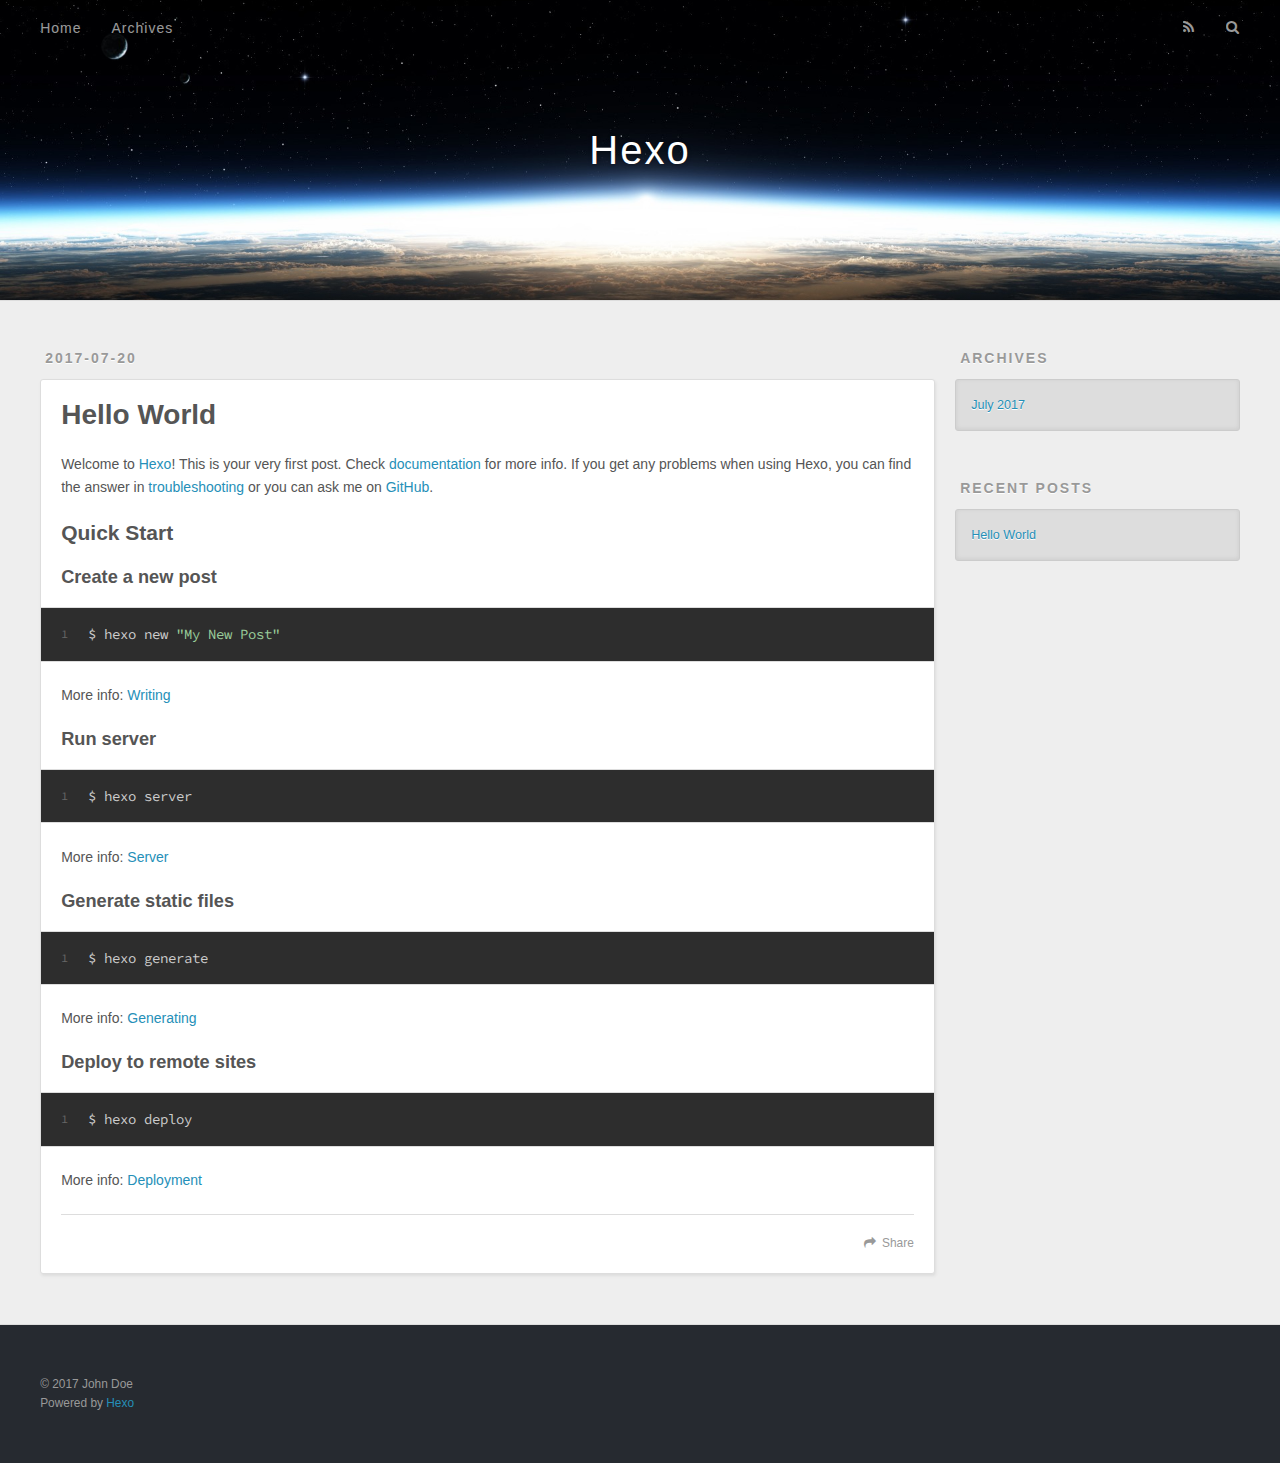
==== index.html @ 8fe862c5 "Site updated: 2017-07-20 19:18:33" ====
<!DOCTYPE html>
<html>
<head>
  <meta charset="utf-8">
  
  <title>Hexo</title>
  <meta name="viewport" content="width=device-width, initial-scale=1, maximum-scale=1">
  <meta property="og:type" content="website">
<meta property="og:title" content="Hexo">
<meta property="og:url" content="http://yoursite.com/index.html">
<meta property="og:site_name" content="Hexo">
<meta name="twitter:card" content="summary">
<meta name="twitter:title" content="Hexo">
  
    <link rel="alternate" href="/atom.xml" title="Hexo" type="application/atom+xml">
  
  
    <link rel="icon" href="/favicon.png">
  
  
    <link href="//fonts.googleapis.com/css?family=Source+Code+Pro" rel="stylesheet" type="text/css">
  
  <link rel="stylesheet" href="/css/style.css">
  

</head>

<body>
  <div id="container">
    <div id="wrap">
      <header id="header">
  <div id="banner"></div>
  <div id="header-outer" class="outer">
    <div id="header-title" class="inner">
      <h1 id="logo-wrap">
        <a href="/" id="logo">Hexo</a>
      </h1>
      
    </div>
    <div id="header-inner" class="inner">
      <nav id="main-nav">
        <a id="main-nav-toggle" class="nav-icon"></a>
        
          <a class="main-nav-link" href="/">Home</a>
        
          <a class="main-nav-link" href="/archives">Archives</a>
        
      </nav>
      <nav id="sub-nav">
        
          <a id="nav-rss-link" class="nav-icon" href="/atom.xml" title="RSS Feed"></a>
        
        <a id="nav-search-btn" class="nav-icon" title="Search"></a>
      </nav>
      <div id="search-form-wrap">
        <form action="//google.com/search" method="get" accept-charset="UTF-8" class="search-form"><input type="search" name="q" class="search-form-input" placeholder="Search"><button type="submit" class="search-form-submit">&#xF002;</button><input type="hidden" name="sitesearch" value="http://yoursite.com"></form>
      </div>
    </div>
  </div>
</header>
      <div class="outer">
        <section id="main">
  
    <article id="post-hello-world" class="article article-type-post" itemscope itemprop="blogPost">
  <div class="article-meta">
    <a href="/2017/07/20/hello-world/" class="article-date">
  <time datetime="2017-07-20T10:09:53.000Z" itemprop="datePublished">2017-07-20</time>
</a>
    
  </div>
  <div class="article-inner">
    
    
      <header class="article-header">
        
  
    <h1 itemprop="name">
      <a class="article-title" href="/2017/07/20/hello-world/">Hello World</a>
    </h1>
  

      </header>
    
    <div class="article-entry" itemprop="articleBody">
      
        <p>Welcome to <a href="https://hexo.io/" target="_blank" rel="external">Hexo</a>! This is your very first post. Check <a href="https://hexo.io/docs/" target="_blank" rel="external">documentation</a> for more info. If you get any problems when using Hexo, you can find the answer in <a href="https://hexo.io/docs/troubleshooting.html" target="_blank" rel="external">troubleshooting</a> or you can ask me on <a href="https://github.com/hexojs/hexo/issues" target="_blank" rel="external">GitHub</a>.</p>
<h2 id="Quick-Start"><a href="#Quick-Start" class="headerlink" title="Quick Start"></a>Quick Start</h2><h3 id="Create-a-new-post"><a href="#Create-a-new-post" class="headerlink" title="Create a new post"></a>Create a new post</h3><figure class="highlight bash"><table><tr><td class="gutter"><pre><div class="line">1</div></pre></td><td class="code"><pre><div class="line">$ hexo new <span class="string">"My New Post"</span></div></pre></td></tr></table></figure>
<p>More info: <a href="https://hexo.io/docs/writing.html" target="_blank" rel="external">Writing</a></p>
<h3 id="Run-server"><a href="#Run-server" class="headerlink" title="Run server"></a>Run server</h3><figure class="highlight bash"><table><tr><td class="gutter"><pre><div class="line">1</div></pre></td><td class="code"><pre><div class="line">$ hexo server</div></pre></td></tr></table></figure>
<p>More info: <a href="https://hexo.io/docs/server.html" target="_blank" rel="external">Server</a></p>
<h3 id="Generate-static-files"><a href="#Generate-static-files" class="headerlink" title="Generate static files"></a>Generate static files</h3><figure class="highlight bash"><table><tr><td class="gutter"><pre><div class="line">1</div></pre></td><td class="code"><pre><div class="line">$ hexo generate</div></pre></td></tr></table></figure>
<p>More info: <a href="https://hexo.io/docs/generating.html" target="_blank" rel="external">Generating</a></p>
<h3 id="Deploy-to-remote-sites"><a href="#Deploy-to-remote-sites" class="headerlink" title="Deploy to remote sites"></a>Deploy to remote sites</h3><figure class="highlight bash"><table><tr><td class="gutter"><pre><div class="line">1</div></pre></td><td class="code"><pre><div class="line">$ hexo deploy</div></pre></td></tr></table></figure>
<p>More info: <a href="https://hexo.io/docs/deployment.html" target="_blank" rel="external">Deployment</a></p>

      
    </div>
    <footer class="article-footer">
      <a data-url="http://yoursite.com/2017/07/20/hello-world/" data-id="cj5cbszik0000or4teo6omkos" class="article-share-link">Share</a>
      
      
    </footer>
  </div>
  
</article>


  

</section>
        
          <aside id="sidebar">
  
    

  
    

  
    
  
    
  <div class="widget-wrap">
    <h3 class="widget-title">Archives</h3>
    <div class="widget">
      <ul class="archive-list"><li class="archive-list-item"><a class="archive-list-link" href="/archives/2017/07/">July 2017</a></li></ul>
    </div>
  </div>


  
    
  <div class="widget-wrap">
    <h3 class="widget-title">Recent Posts</h3>
    <div class="widget">
      <ul>
        
          <li>
            <a href="/2017/07/20/hello-world/">Hello World</a>
          </li>
        
      </ul>
    </div>
  </div>

  
</aside>
        
      </div>
      <footer id="footer">
  
  <div class="outer">
    <div id="footer-info" class="inner">
      &copy; 2017 John Doe<br>
      Powered by <a href="http://hexo.io/" target="_blank">Hexo</a>
    </div>
  </div>
</footer>
    </div>
    <nav id="mobile-nav">
  
    <a href="/" class="mobile-nav-link">Home</a>
  
    <a href="/archives" class="mobile-nav-link">Archives</a>
  
</nav>
    

<script src="//ajax.googleapis.com/ajax/libs/jquery/2.0.3/jquery.min.js"></script>


  <link rel="stylesheet" href="/fancybox/jquery.fancybox.css">
  <script src="/fancybox/jquery.fancybox.pack.js"></script>


<script src="/js/script.js"></script>

  </div>
</body>
</html>
---- css/style.css ----
body {
  width: 100%;
}
body:before,
body:after {
  content: "";
  display: table;
}
body:after {
  clear: both;
}
html,
body,
div,
span,
applet,
object,
iframe,
h1,
h2,
h3,
h4,
h5,
h6,
p,
blockquote,
pre,
a,
abbr,
acronym,
address,
big,
cite,
code,
del,
dfn,
em,
img,
ins,
kbd,
q,
s,
samp,
small,
strike,
strong,
sub,
sup,
tt,
var,
dl,
dt,
dd,
ol,
ul,
li,
fieldset,
form,
label,
legend,
table,
caption,
tbody,
tfoot,
thead,
tr,
th,
td {
  margin: 0;
  padding: 0;
  border: 0;
  outline: 0;
  font-weight: inherit;
  font-style: inherit;
  font-family: inherit;
  font-size: 100%;
  vertical-align: baseline;
}
body {
  line-height: 1;
  color: #000;
  background: #fff;
}
ol,
ul {
  list-style: none;
}
table {
  border-collapse: separate;
  border-spacing: 0;
  vertical-align: middle;
}
caption,
th,
td {
  text-align: left;
  font-weight: normal;
  vertical-align: middle;
}
a img {
  border: none;
}
input,
button {
  margin: 0;
  padding: 0;
}
input::-moz-focus-inner,
button::-moz-focus-inner {
  border: 0;
  padding: 0;
}
@font-face {
  font-family: FontAwesome;
  font-style: normal;
  font-weight: normal;
  src: url("fonts/fontawesome-webfont.eot?v=#4.0.3");
  src: url("fonts/fontawesome-webfont.eot?#iefix&v=#4.0.3") format("embedded-opentype"), url("fonts/fontawesome-webfont.woff?v=#4.0.3") format("woff"), url("fonts/fontawesome-webfont.ttf?v=#4.0.3") format("truetype"), url("fonts/fontawesome-webfont.svg#fontawesomeregular?v=#4.0.3") format("svg");
}
html,
body,
#container {
  height: 100%;
}
body {
  background: #eee;
  font: 14px "Helvetica Neue", Helvetica, Arial, sans-serif;
  -webkit-text-size-adjust: 100%;
}
.outer {
  max-width: 1220px;
  margin: 0 auto;
  padding: 0 20px;
}
.outer:before,
.outer:after {
  content: "";
  display: table;
}
.outer:after {
  clear: both;
}
.inner {
  display: inline;
  float: left;
  width: 98.33333333333333%;
  margin: 0 0.833333333333333%;
}
.left,
.alignleft {
  float: left;
}
.right,
.alignright {
  float: right;
}
.clear {
  clear: both;
}
#container {
  position: relative;
}
.mobile-nav-on {
  overflow: hidden;
}
#wrap {
  height: 100%;
  width: 100%;
  position: absolute;
  top: 0;
  left: 0;
  -webkit-transition: 0.2s ease-out;
  -moz-transition: 0.2s ease-out;
  -ms-transition: 0.2s ease-out;
  transition: 0.2s ease-out;
  z-index: 1;
  background: #eee;
}
.mobile-nav-on #wrap {
  left: 280px;
}
@media screen and (min-width: 768px) {
  #main {
    display: inline;
    float: left;
    width: 73.33333333333333%;
    margin: 0 0.833333333333333%;
  }
}
.article-date,
.article-category-link,
.archive-year,
.widget-title {
  text-decoration: none;
  text-transform: uppercase;
  letter-spacing: 2px;
  color: #999;
  margin-bottom: 1em;
  margin-left: 5px;
  line-height: 1em;
  text-shadow: 0 1px #fff;
  font-weight: bold;
}
.article-inner,
.archive-article-inner {
  background: #fff;
  -webkit-box-shadow: 1px 2px 3px #ddd;
  box-shadow: 1px 2px 3px #ddd;
  border: 1px solid #ddd;
  border-radius: 3px;
}
.article-entry h1,
.widget h1 {
  font-size: 2em;
}
.article-entry h2,
.widget h2 {
  font-size: 1.5em;
}
.article-entry h3,
.widget h3 {
  font-size: 1.3em;
}
.article-entry h4,
.widget h4 {
  font-size: 1.2em;
}
.article-entry h5,
.widget h5 {
  font-size: 1em;
}
.article-entry h6,
.widget h6 {
  font-size: 1em;
  color: #999;
}
.article-entry hr,
.widget hr {
  border: 1px dashed #ddd;
}
.article-entry strong,
.widget strong {
  font-weight: bold;
}
.article-entry em,
.widget em,
.article-entry cite,
.widget cite {
  font-style: italic;
}
.article-entry sup,
.widget sup,
.article-entry sub,
.widget sub {
  font-size: 0.75em;
  line-height: 0;
  position: relative;
  vertical-align: baseline;
}
.article-entry sup,
.widget sup {
  top: -0.5em;
}
.article-entry sub,
.widget sub {
  bottom: -0.2em;
}
.article-entry small,
.widget small {
  font-size: 0.85em;
}
.article-entry acronym,
.widget acronym,
.article-entry abbr,
.widget abbr {
  border-bottom: 1px dotted;
}
.article-entry ul,
.widget ul,
.article-entry ol,
.widget ol,
.article-entry dl,
.widget dl {
  margin: 0 20px;
  line-height: 1.6em;
}
.article-entry ul ul,
.widget ul ul,
.article-entry ol ul,
.widget ol ul,
.article-entry ul ol,
.widget ul ol,
.article-entry ol ol,
.widget ol ol {
  margin-top: 0;
  margin-bottom: 0;
}
.article-entry ul,
.widget ul {
  list-style: disc;
}
.article-entry ol,
.widget ol {
  list-style: decimal;
}
.article-entry dt,
.widget dt {
  font-weight: bold;
}
#header {
  height: 300px;
  position: relative;
  border-bottom: 1px solid #ddd;
}
#header:before,
#header:after {
  content: "";
  position: absolute;
  left: 0;
  right: 0;
  height: 40px;
}
#header:before {
  top: 0;
  background: -webkit-linear-gradient(rgba(0,0,0,0.2), transparent);
  background: -moz-linear-gradient(rgba(0,0,0,0.2), transparent);
  background: -ms-linear-gradient(rgba(0,0,0,0.2), transparent);
  background: linear-gradient(rgba(0,0,0,0.2), transparent);
}
#header:after {
  bottom: 0;
  background: -webkit-linear-gradient(transparent, rgba(0,0,0,0.2));
  background: -moz-linear-gradient(transparent, rgba(0,0,0,0.2));
  background: -ms-linear-gradient(transparent, rgba(0,0,0,0.2));
  background: linear-gradient(transparent, rgba(0,0,0,0.2));
}
#header-outer {
  height: 100%;
  position: relative;
}
#header-inner {
  position: relative;
  overflow: hidden;
}
#banner {
  position: absolute;
  top: 0;
  left: 0;
  width: 100%;
  height: 100%;
  background: url("images/banner.jpg") center #000;
  -webkit-background-size: cover;
  -moz-background-size: cover;
  background-size: cover;
  z-index: -1;
}
#header-title {
  text-align: center;
  height: 40px;
  position: absolute;
  top: 50%;
  left: 0;
  margin-top: -20px;
}
#logo,
#subtitle {
  text-decoration: none;
  color: #fff;
  font-weight: 300;
  text-shadow: 0 1px 4px rgba(0,0,0,0.3);
}
#logo {
  font-size: 40px;
  line-height: 40px;
  letter-spacing: 2px;
}
#subtitle {
  font-size: 16px;
  line-height: 16px;
  letter-spacing: 1px;
}
#subtitle-wrap {
  margin-top: 16px;
}
#main-nav {
  float: left;
  margin-left: -15px;
}
.nav-icon,
.main-nav-link {
  float: left;
  color: #fff;
  opacity: 0.6;
  text-decoration: none;
  text-shadow: 0 1px rgba(0,0,0,0.2);
  -webkit-transition: opacity 0.2s;
  -moz-transition: opacity 0.2s;
  -ms-transition: opacity 0.2s;
  transition: opacity 0.2s;
  display: block;
  padding: 20px 15px;
}
.nav-icon:hover,
.main-nav-link:hover {
  opacity: 1;
}
.nav-icon {
  font-family: FontAwesome;
  text-align: center;
  font-size: 14px;
  width: 14px;
  height: 14px;
  padding: 20px 15px;
  position: relative;
  cursor: pointer;
}
.main-nav-link {
  font-weight: 300;
  letter-spacing: 1px;
}
@media screen and (max-width: 479px) {
  .main-nav-link {
    display: none;
  }
}
#main-nav-toggle {
  display: none;
}
#main-nav-toggle:before {
  content: "\f0c9";
}
@media screen and (max-width: 479px) {
  #main-nav-toggle {
    display: block;
  }
}
#sub-nav {
  float: right;
  margin-right: -15px;
}
#nav-rss-link:before {
  content: "\f09e";
}
#nav-search-btn:before {
  content: "\f002";
}
#search-form-wrap {
  position: absolute;
  top: 15px;
  width: 150px;
  height: 30px;
  right: -150px;
  opacity: 0;
  -webkit-transition: 0.2s ease-out;
  -moz-transition: 0.2s ease-out;
  -ms-transition: 0.2s ease-out;
  transition: 0.2s ease-out;
}
#search-form-wrap.on {
  opacity: 1;
  right: 0;
}
@media screen and (max-width: 479px) {
  #search-form-wrap {
    width: 100%;
    right: -100%;
  }
}
.search-form {
  position: absolute;
  top: 0;
  left: 0;
  right: 0;
  background: #fff;
  padding: 5px 15px;
  border-radius: 15px;
  -webkit-box-shadow: 0 0 10px rgba(0,0,0,0.3);
  box-shadow: 0 0 10px rgba(0,0,0,0.3);
}
.search-form-input {
  border: none;
  background: none;
  color: #555;
  width: 100%;
  font: 13px "Helvetica Neue", Helvetica, Arial, sans-serif;
  outline: none;
}
.search-form-input::-webkit-search-results-decoration,
.search-form-input::-webkit-search-cancel-button {
  -webkit-appearance: none;
}
.search-form-submit {
  position: absolute;
  top: 50%;
  right: 10px;
  margin-top: -7px;
  font: 13px FontAwesome;
  border: none;
  background: none;
  color: #bbb;
  cursor: pointer;
}
.search-form-submit:hover,
.search-form-submit:focus {
  color: #777;
}
.article {
  margin: 50px 0;
}
.article-inner {
  overflow: hidden;
}
.article-meta:before,
.article-meta:after {
  content: "";
  display: table;
}
.article-meta:after {
  clear: both;
}
.article-date {
  float: left;
}
.article-category {
  float: left;
  line-height: 1em;
  color: #ccc;
  text-shadow: 0 1px #fff;
  margin-left: 8px;
}
.article-category:before {
  content: "\2022";
}
.article-category-link {
  margin: 0 12px 1em;
}
.article-header {
  padding: 20px 20px 0;
}
.article-title {
  text-decoration: none;
  font-size: 2em;
  font-weight: bold;
  color: #555;
  line-height: 1.1em;
  -webkit-transition: color 0.2s;
  -moz-transition: color 0.2s;
  -ms-transition: color 0.2s;
  transition: color 0.2s;
}
a.article-title:hover {
  color: #258fb8;
}
.article-entry {
  color: #555;
  padding: 0 20px;
}
.article-entry:before,
.article-entry:after {
  content: "";
  display: table;
}
.article-entry:after {
  clear: both;
}
.article-entry p,
.article-entry table {
  line-height: 1.6em;
  margin: 1.6em 0;
}
.article-entry h1,
.article-entry h2,
.article-entry h3,
.article-entry h4,
.article-entry h5,
.article-entry h6 {
  font-weight: bold;
}
.article-entry h1,
.article-entry h2,
.article-entry h3,
.article-entry h4,
.article-entry h5,
.article-entry h6 {
  line-height: 1.1em;
  margin: 1.1em 0;
}
.article-entry a {
  color: #258fb8;
  text-decoration: none;
}
.article-entry a:hover {
  text-decoration: underline;
}
.article-entry ul,
.article-entry ol,
.article-entry dl {
  margin-top: 1.6em;
  margin-bottom: 1.6em;
}
.article-entry img,
.article-entry video {
  max-width: 100%;
  height: auto;
  display: block;
  margin: auto;
}
.article-entry iframe {
  border: none;
}
.article-entry table {
  width: 100%;
  border-collapse: collapse;
  border-spacing: 0;
}
.article-entry th {
  font-weight: bold;
  border-bottom: 3px solid #ddd;
  padding-bottom: 0.5em;
}
.article-entry td {
  border-bottom: 1px solid #ddd;
  padding: 10px 0;
}
.article-entry blockquote {
  font-family: Georgia, "Times New Roman", serif;
  font-size: 1.4em;
  margin: 1.6em 20px;
  text-align: center;
}
.article-entry blockquote footer {
  font-size: 14px;
  margin: 1.6em 0;
  font-family: "Helvetica Neue", Helvetica, Arial, sans-serif;
}
.article-entry blockquote footer cite:before {
  content: "—";
  padding: 0 0.5em;
}
.article-entry .pullquote {
  text-align: left;
  width: 45%;
  margin: 0;
}
.article-entry .pullquote.left {
  margin-left: 0.5em;
  margin-right: 1em;
}
.article-entry .pullquote.right {
  margin-right: 0.5em;
  margin-left: 1em;
}
.article-entry .caption {
  color: #999;
  display: block;
  font-size: 0.9em;
  margin-top: 0.5em;
  position: relative;
  text-align: center;
}
.article-entry .video-container {
  position: relative;
  padding-top: 56.25%;
  height: 0;
  overflow: hidden;
}
.article-entry .video-container iframe,
.article-entry .video-container object,
.article-entry .video-container embed {
  position: absolute;
  top: 0;
  left: 0;
  width: 100%;
  height: 100%;
  margin-top: 0;
}
.article-more-link a {
  display: inline-block;
  line-height: 1em;
  padding: 6px 15px;
  border-radius: 15px;
  background: #eee;
  color: #999;
  text-shadow: 0 1px #fff;
  text-decoration: none;
}
.article-more-link a:hover {
  background: #258fb8;
  color: #fff;
  text-decoration: none;
  text-shadow: 0 1px #1e7293;
}
.article-footer {
  font-size: 0.85em;
  line-height: 1.6em;
  border-top: 1px solid #ddd;
  padding-top: 1.6em;
  margin: 0 20px 20px;
}
.article-footer:before,
.article-footer:after {
  content: "";
  display: table;
}
.article-footer:after {
  clear: both;
}
.article-footer a {
  color: #999;
  text-decoration: none;
}
.article-footer a:hover {
  color: #555;
}
.article-tag-list-item {
  float: left;
  margin-right: 10px;
}
.article-tag-list-link:before {
  content: "#";
}
.article-comment-link {
  float: right;
}
.article-comment-link:before {
  content: "\f075";
  font-family: FontAwesome;
  padding-right: 8px;
}
.article-share-link {
  cursor: pointer;
  float: right;
  margin-left: 20px;
}
.article-share-link:before {
  content: "\f064";
  font-family: FontAwesome;
  padding-right: 6px;
}
#article-nav {
  position: relative;
}
#article-nav:before,
#article-nav:after {
  content: "";
  display: table;
}
#article-nav:after {
  clear: both;
}
@media screen and (min-width: 768px) {
  #article-nav {
    margin: 50px 0;
  }
  #article-nav:before {
    width: 8px;
    height: 8px;
    position: absolute;
    top: 50%;
    left: 50%;
    margin-top: -4px;
    margin-left: -4px;
    content: "";
    border-radius: 50%;
    background: #ddd;
    -webkit-box-shadow: 0 1px 2px #fff;
    box-shadow: 0 1px 2px #fff;
  }
}
.article-nav-link-wrap {
  text-decoration: none;
  text-shadow: 0 1px #fff;
  color: #999;
  -webkit-box-sizing: border-box;
  -moz-box-sizing: border-box;
  box-sizing: border-box;
  margin-top: 50px;
  text-align: center;
  display: block;
}
.article-nav-link-wrap:hover {
  color: #555;
}
@media screen and (min-width: 768px) {
  .article-nav-link-wrap {
    width: 50%;
    margin-top: 0;
  }
}
@media screen and (min-width: 768px) {
  #article-nav-newer {
    float: left;
    text-align: right;
    padding-right: 20px;
  }
}
@media screen and (min-width: 768px) {
  #article-nav-older {
    float: right;
    text-align: left;
    padding-left: 20px;
  }
}
.article-nav-caption {
  text-transform: uppercase;
  letter-spacing: 2px;
  color: #ddd;
  line-height: 1em;
  font-weight: bold;
}
#article-nav-newer .article-nav-caption {
  margin-right: -2px;
}
.article-nav-title {
  font-size: 0.85em;
  line-height: 1.6em;
  margin-top: 0.5em;
}
.article-share-box {
  position: absolute;
  display: none;
  background: #fff;
  -webkit-box-shadow: 1px 2px 10px rgba(0,0,0,0.2);
  box-shadow: 1px 2px 10px rgba(0,0,0,0.2);
  border-radius: 3px;
  margin-left: -145px;
  overflow: hidden;
  z-index: 1;
}
.article-share-box.on {
  display: block;
}
.article-share-input {
  width: 100%;
  background: none;
  -webkit-box-sizing: border-box;
  -moz-box-sizing: border-box;
  box-sizing: border-box;
  font: 14px "Helvetica Neue", Helvetica, Arial, sans-serif;
  padding: 0 15px;
  color: #555;
  outline: none;
  border: 1px solid #ddd;
  border-radius: 3px 3px 0 0;
  height: 36px;
  line-height: 36px;
}
.article-share-links {
  background: #eee;
}
.article-share-links:before,
.article-share-links:after {
  content: "";
  display: table;
}
.article-share-links:after {
  clear: both;
}
.article-share-twitter,
.article-share-facebook,
.article-share-pinterest,
.article-share-google {
  width: 50px;
  height: 36px;
  display: block;
  float: left;
  position: relative;
  color: #999;
  text-shadow: 0 1px #fff;
}
.article-share-twitter:before,
.article-share-facebook:before,
.article-share-pinterest:before,
.article-share-google:before {
  font-size: 20px;
  font-family: FontAwesome;
  width: 20px;
  height: 20px;
  position: absolute;
  top: 50%;
  left: 50%;
  margin-top: -10px;
  margin-left: -10px;
  text-align: center;
}
.article-share-twitter:hover,
.article-share-facebook:hover,
.article-share-pinterest:hover,
.article-share-google:hover {
  color: #fff;
}
.article-share-twitter:before {
  content: "\f099";
}
.article-share-twitter:hover {
  background: #00aced;
  text-shadow: 0 1px #008abe;
}
.article-share-facebook:before {
  content: "\f09a";
}
.article-share-facebook:hover {
  background: #3b5998;
  text-shadow: 0 1px #2f477a;
}
.article-share-pinterest:before {
  content: "\f0d2";
}
.article-share-pinterest:hover {
  background: #cb2027;
  text-shadow: 0 1px #a21a1f;
}
.article-share-google:before {
  content: "\f0d5";
}
.article-share-google:hover {
  background: #dd4b39;
  text-shadow: 0 1px #be3221;
}
.article-gallery {
  background: #000;
  position: relative;
}
.article-gallery-photos {
  position: relative;
  overflow: hidden;
}
.article-gallery-img {
  display: none;
  max-width: 100%;
}
.article-gallery-img:first-child {
  display: block;
}
.article-gallery-img.loaded {
  position: absolute;
  display: block;
}
.article-gallery-img img {
  display: block;
  max-width: 100%;
  margin: 0 auto;
}
#comments {
  background: #fff;
  -webkit-box-shadow: 1px 2px 3px #ddd;
  box-shadow: 1px 2px 3px #ddd;
  padding: 20px;
  border: 1px solid #ddd;
  border-radius: 3px;
  margin: 50px 0;
}
#comments a {
  color: #258fb8;
}
.archives-wrap {
  margin: 50px 0;
}
.archives:before,
.archives:after {
  content: "";
  display: table;
}
.archives:after {
  clear: both;
}
.archive-year-wrap {
  margin-bottom: 1em;
}
.archives {
  -webkit-column-gap: 10px;
  -moz-column-gap: 10px;
  column-gap: 10px;
}
@media screen and (min-width: 480px) and (max-width: 767px) {
  .archives {
    -webkit-column-count: 2;
    -moz-column-count: 2;
    column-count: 2;
  }
}
@media screen and (min-width: 768px) {
  .archives {
    -webkit-column-count: 3;
    -moz-column-count: 3;
    column-count: 3;
  }
}
.archive-article {
  -webkit-column-break-inside: avoid;
  page-break-inside: avoid;
  overflow: hidden;
  break-inside: avoid-column;
}
.archive-article-inner {
  padding: 10px;
  margin-bottom: 15px;
}
.archive-article-title {
  text-decoration: none;
  font-weight: bold;
  color: #555;
  -webkit-transition: color 0.2s;
  -moz-transition: color 0.2s;
  -ms-transition: color 0.2s;
  transition: color 0.2s;
  line-height: 1.6em;
}
.archive-article-title:hover {
  color: #258fb8;
}
.archive-article-footer {
  margin-top: 1em;
}
.archive-article-date {
  color: #999;
  text-decoration: none;
  font-size: 0.85em;
  line-height: 1em;
  margin-bottom: 0.5em;
  display: block;
}
#page-nav {
  margin: 50px auto;
  background: #fff;
  -webkit-box-shadow: 1px 2px 3px #ddd;
  box-shadow: 1px 2px 3px #ddd;
  border: 1px solid #ddd;
  border-radius: 3px;
  text-align: center;
  color: #999;
  overflow: hidden;
}
#page-nav:before,
#page-nav:after {
  content: "";
  display: table;
}
#page-nav:after {
  clear: both;
}
#page-nav a,
#page-nav span {
  padding: 10px 20px;
  line-height: 1;
  height: 2ex;
}
#page-nav a {
  color: #999;
  text-decoration: none;
}
#page-nav a:hover {
  background: #999;
  color: #fff;
}
#page-nav .prev {
  float: left;
}
#page-nav .next {
  float: right;
}
#page-nav .page-number {
  display: inline-block;
}
@media screen and (max-width: 479px) {
  #page-nav .page-number {
    display: none;
  }
}
#page-nav .current {
  color: #555;
  font-weight: bold;
}
#page-nav .space {
  color: #ddd;
}
#footer {
  background: #262a30;
  padding: 50px 0;
  border-top: 1px solid #ddd;
  color: #999;
}
#footer a {
  color: #258fb8;
  text-decoration: none;
}
#footer a:hover {
  text-decoration: underline;
}
#footer-info {
  line-height: 1.6em;
  font-size: 0.85em;
}
.article-entry pre,
.article-entry .highlight {
  background: #2d2d2d;
  margin: 0 -20px;
  padding: 15px 20px;
  border-style: solid;
  border-color: #ddd;
  border-width: 1px 0;
  overflow: auto;
  color: #ccc;
  line-height: 22.400000000000002px;
}
.article-entry .highlight .gutter pre,
.article-entry .gist .gist-file .gist-data .line-numbers {
  color: #666;
  font-size: 0.85em;
}
.article-entry pre,
.article-entry code {
  font-family: "Source Code Pro", Consolas, Monaco, Menlo, Consolas, monospace;
}
.article-entry code {
  background: #eee;
  text-shadow: 0 1px #fff;
  padding: 0 0.3em;
}
.article-entry pre code {
  background: none;
  text-shadow: none;
  padding: 0;
}
.article-entry .highlight pre {
  border: none;
  margin: 0;
  padding: 0;
}
.article-entry .highlight table {
  margin: 0;
  width: auto;
}
.article-entry .highlight td {
  border: none;
  padding: 0;
}
.article-entry .highlight figcaption {
  font-size: 0.85em;
  color: #999;
  line-height: 1em;
  margin-bottom: 1em;
}
.article-entry .highlight figcaption:before,
.article-entry .highlight figcaption:after {
  content: "";
  display: table;
}
.article-entry .highlight figcaption:after {
  clear: both;
}
.article-entry .highlight figcaption a {
  float: right;
}
.article-entry .highlight .gutter pre {
  text-align: right;
  padding-right: 20px;
}
.article-entry .highlight .line {
  height: 22.400000000000002px;
}
.article-entry .highlight .line.marked {
  background: #515151;
}
.article-entry .gist {
  margin: 0 -20px;
  border-style: solid;
  border-color: #ddd;
  border-width: 1px 0;
  background: #2d2d2d;
  padding: 15px 20px 15px 0;
}
.article-entry .gist .gist-file {
  border: none;
  font-family: "Source Code Pro", Consolas, Monaco, Menlo, Consolas, monospace;
  margin: 0;
}
.article-entry .gist .gist-file .gist-data {
  background: none;
  border: none;
}
.article-entry .gist .gist-file .gist-data .line-numbers {
  background: none;
  border: none;
  padding: 0 20px 0 0;
}
.article-entry .gist .gist-file .gist-data .line-data {
  padding: 0 !important;
}
.article-entry .gist .gist-file .highlight {
  margin: 0;
  padding: 0;
  border: none;
}
.article-entry .gist .gist-file .gist-meta {
  background: #2d2d2d;
  color: #999;
  font: 0.85em "Helvetica Neue", Helvetica, Arial, sans-serif;
  text-shadow: 0 0;
  padding: 0;
  margin-top: 1em;
  margin-left: 20px;
}
.article-entry .gist .gist-file .gist-meta a {
  color: #258fb8;
  font-weight: normal;
}
.article-entry .gist .gist-file .gist-meta a:hover {
  text-decoration: underline;
}
pre .comment,
pre .title {
  color: #999;
}
pre .variable,
pre .attribute,
pre .tag,
pre .regexp,
pre .ruby .constant,
pre .xml .tag .title,
pre .xml .pi,
pre .xml .doctype,
pre .html .doctype,
pre .css .id,
pre .css .class,
pre .css .pseudo {
  color: #f2777a;
}
pre .number,
pre .preprocessor,
pre .built_in,
pre .literal,
pre .params,
pre .constant {
  color: #f99157;
}
pre .class,
pre .ruby .class .title,
pre .css .rules .attribute {
  color: #9c9;
}
pre .string,
pre .value,
pre .inheritance,
pre .header,
pre .ruby .symbol,
pre .xml .cdata {
  color: #9c9;
}
pre .css .hexcolor {
  color: #6cc;
}
pre .function,
pre .python .decorator,
pre .python .title,
pre .ruby .function .title,
pre .ruby .title .keyword,
pre .perl .sub,
pre .javascript .title,
pre .coffeescript .title {
  color: #69c;
}
pre .keyword,
pre .javascript .function {
  color: #c9c;
}
@media screen and (max-width: 479px) {
  #mobile-nav {
    position: absolute;
    top: 0;
    left: 0;
    width: 280px;
    height: 100%;
    background: #191919;
    border-right: 1px solid #fff;
  }
}
@media screen and (max-width: 479px) {
  .mobile-nav-link {
    display: block;
    color: #999;
    text-decoration: none;
    padding: 15px 20px;
    font-weight: bold;
  }
  .mobile-nav-link:hover {
    color: #fff;
  }
}
@media screen and (min-width: 768px) {
  #sidebar {
    display: inline;
    float: left;
    width: 23.333333333333332%;
    margin: 0 0.833333333333333%;
  }
}
.widget-wrap {
  margin: 50px 0;
}
.widget {
  color: #777;
  text-shadow: 0 1px #fff;
  background: #ddd;
  -webkit-box-shadow: 0 -1px 4px #ccc inset;
  box-shadow: 0 -1px 4px #ccc inset;
  border: 1px solid #ccc;
  padding: 15px;
  border-radius: 3px;
}
.widget a {
  color: #258fb8;
  text-decoration: none;
}
.widget a:hover {
  text-decoration: underline;
}
.widget ul ul,
.widget ol ul,
.widget dl ul,
.widget ul ol,
.widget ol ol,
.widget dl ol,
.widget ul dl,
.widget ol dl,
.widget dl dl {
  margin-left: 15px;
  list-style: disc;
}
.widget {
  line-height: 1.6em;
  word-wrap: break-word;
  font-size: 0.9em;
}
.widget ul,
.widget ol {
  list-style: none;
  margin: 0;
}
.widget ul ul,
.widget ol ul,
.widget ul ol,
.widget ol ol {
  margin: 0 20px;
}
.widget ul ul,
.widget ol ul {
  list-style: disc;
}
.widget ul ol,
.widget ol ol {
  list-style: decimal;
}
.category-list-count,
.tag-list-count,
.archive-list-count {
  padding-left: 5px;
  color: #999;
  font-size: 0.85em;
}
.category-list-count:before,
.tag-list-count:before,
.archive-list-count:before {
  content: "(";
}
.category-list-count:after,
.tag-list-count:after,
.archive-list-count:after {
  content: ")";
}
.tagcloud a {
  margin-right: 5px;
  display: inline-block;
}
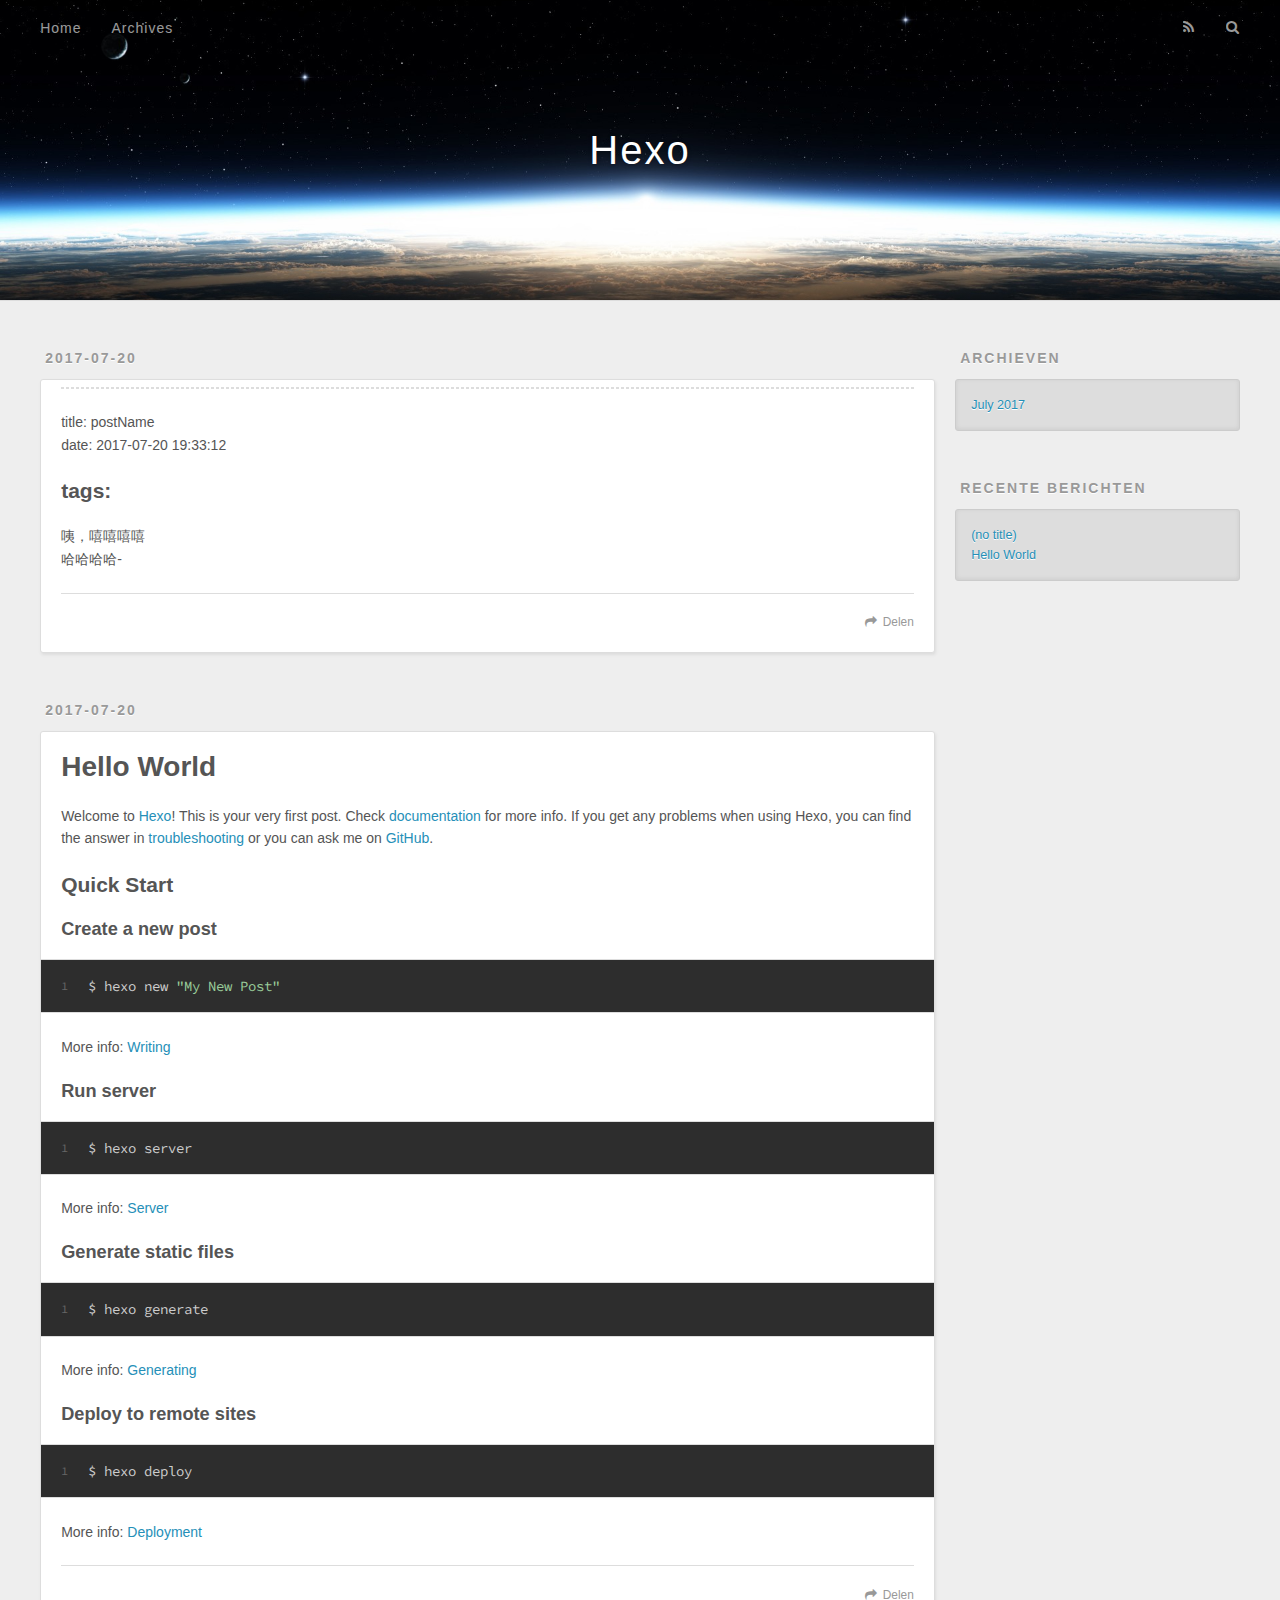
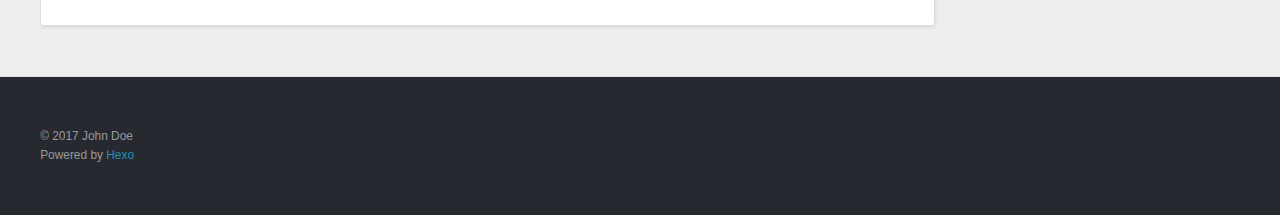
==== commit 4330b418: "Site updated: 2017-07-20 19:40:55" ====
--- a/index.html
+++ b/index.html
@@ -50,7 +50,7 @@
         
           <a id="nav-rss-link" class="nav-icon" href="/atom.xml" title="RSS Feed"></a>
         
-        <a id="nav-search-btn" class="nav-icon" title="Search"></a>
+        <a id="nav-search-btn" class="nav-icon" title="Zoeken"></a>
       </nav>
       <div id="search-form-wrap">
         <form action="//google.com/search" method="get" accept-charset="UTF-8" class="search-form"><input type="search" name="q" class="search-form-input" placeholder="Search"><button type="submit" class="search-form-submit">&#xF002;</button><input type="hidden" name="sitesearch" value="http://yoursite.com"></form>
@@ -60,6 +60,35 @@
 </header>
       <div class="outer">
         <section id="main">
+  
+    <article id="post-postName" class="article article-type-post" itemscope itemprop="blogPost">
+  <div class="article-meta">
+    <a href="/2017/07/20/postName/" class="article-date">
+  <time datetime="2017-07-20T11:40:35.000Z" itemprop="datePublished">2017-07-20</time>
+</a>
+    
+  </div>
+  <div class="article-inner">
+    
+    
+    <div class="article-entry" itemprop="articleBody">
+      
+        <hr>
+<p>title: postName<br>date: 2017-07-20 19:33:12</p>
+<h2 id="tags"><a href="#tags" class="headerlink" title="tags:"></a>tags:</h2><p>咦，嘻嘻嘻嘻<br>哈哈哈哈-</p>
+
+      
+    </div>
+    <footer class="article-footer">
+      <a data-url="http://yoursite.com/2017/07/20/postName/" data-id="cj5cd8ak20000r84tyclozqpg" class="article-share-link">Delen</a>
+      
+      
+    </footer>
+  </div>
+  
+</article>
+
+
   
     <article id="post-hello-world" class="article article-type-post" itemscope itemprop="blogPost">
   <div class="article-meta">
@@ -96,7 +125,7 @@
       
     </div>
     <footer class="article-footer">
-      <a data-url="http://yoursite.com/2017/07/20/hello-world/" data-id="cj5cbszik0000or4teo6omkos" class="article-share-link">Share</a>
+      <a data-url="http://yoursite.com/2017/07/20/hello-world/" data-id="cj5cd8akc0001r84tdgeo222a" class="article-share-link">Delen</a>
       
       
     </footer>
@@ -121,7 +150,7 @@
   
     
   <div class="widget-wrap">
-    <h3 class="widget-title">Archives</h3>
+    <h3 class="widget-title">Archieven</h3>
     <div class="widget">
       <ul class="archive-list"><li class="archive-list-item"><a class="archive-list-link" href="/archives/2017/07/">July 2017</a></li></ul>
     </div>
@@ -131,9 +160,13 @@
   
     
   <div class="widget-wrap">
-    <h3 class="widget-title">Recent Posts</h3>
+    <h3 class="widget-title">Recente berichten</h3>
     <div class="widget">
       <ul>
+        
+          <li>
+            <a href="/2017/07/20/postName/">(no title)</a>
+          </li>
         
           <li>
             <a href="/2017/07/20/hello-world/">Hello World</a>
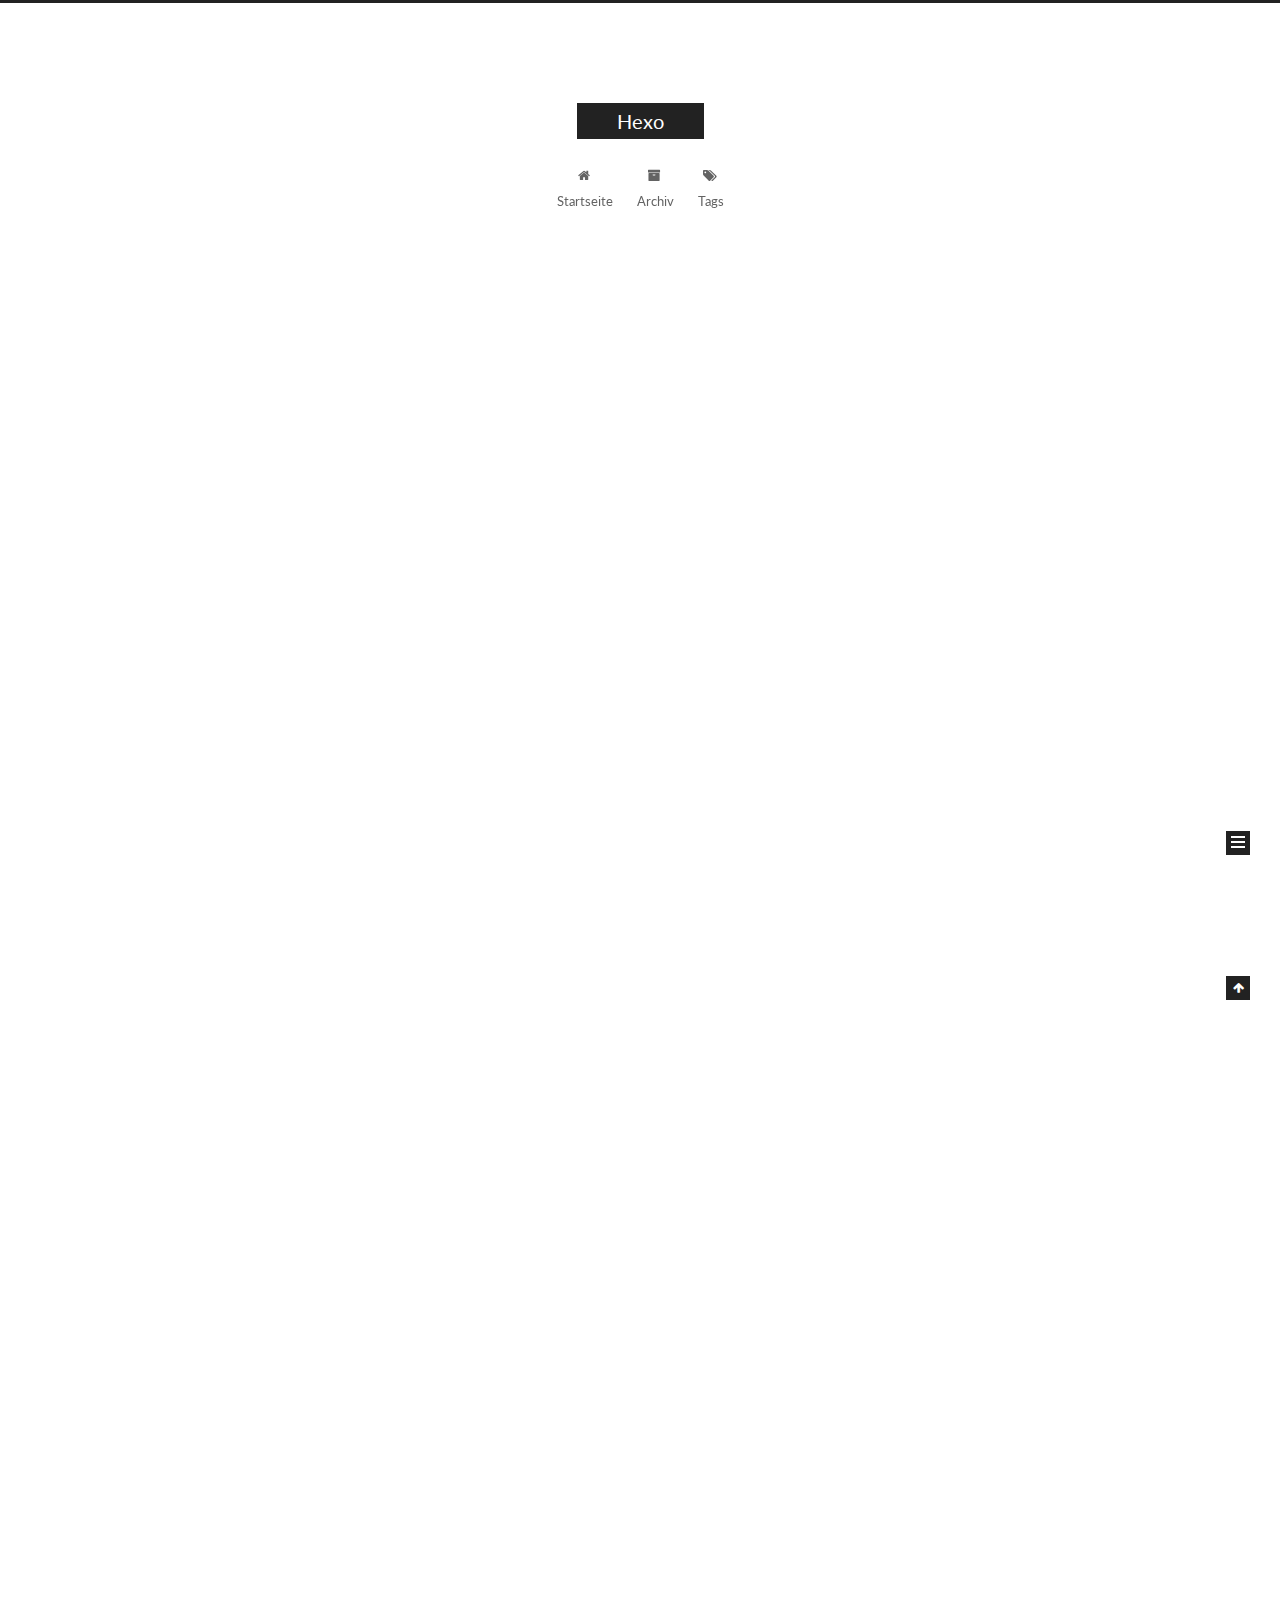
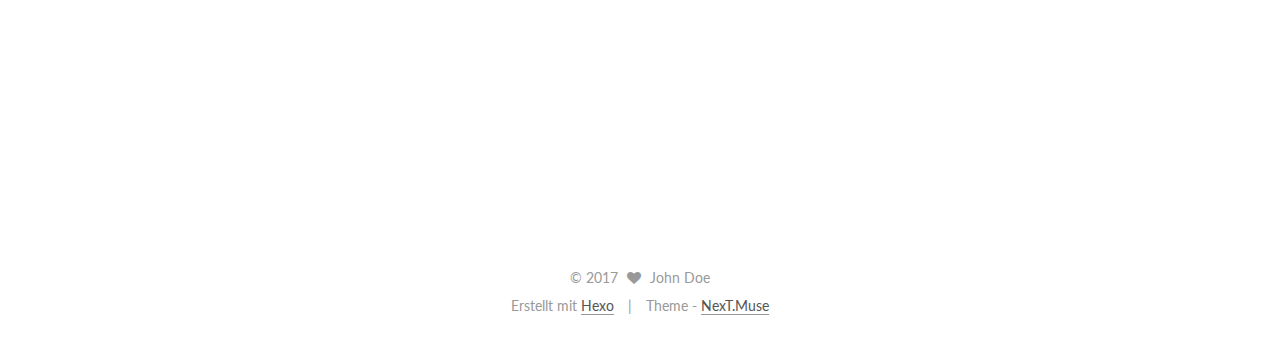
==== commit eb12111d: "Site updated: 2017-07-20 19:50:40" ====
--- a/index.html
+++ b/index.html
@@ -1,118 +1,441 @@
 <!DOCTYPE html>
-<html>
+
+
+
+  
+
+
+<html class="theme-next muse use-motion" lang="">
 <head>
-  <meta charset="utf-8">
-  
-  <title>Hexo</title>
-  <meta name="viewport" content="width=device-width, initial-scale=1, maximum-scale=1">
-  <meta property="og:type" content="website">
+  <meta charset="UTF-8"/>
+<meta http-equiv="X-UA-Compatible" content="IE=edge" />
+<meta name="viewport" content="width=device-width, initial-scale=1, maximum-scale=1"/>
+
+
+
+
+
+
+
+
+
+<meta http-equiv="Cache-Control" content="no-transform" />
+<meta http-equiv="Cache-Control" content="no-siteapp" />
+
+
+
+
+
+
+
+
+
+
+
+
+
+
+
+  
+  
+  <link href="/lib/fancybox/source/jquery.fancybox.css?v=2.1.5" rel="stylesheet" type="text/css" />
+
+
+
+
+  
+  
+  
+  
+
+  
+    
+    
+  
+
+  
+
+  
+
+  
+
+  
+
+  
+    
+    
+    <link href="//fonts.googleapis.com/css?family=Lato:300,300italic,400,400italic,700,700italic&subset=latin,latin-ext" rel="stylesheet" type="text/css">
+  
+
+
+
+
+
+
+<link href="/lib/font-awesome/css/font-awesome.min.css?v=4.6.2" rel="stylesheet" type="text/css" />
+
+<link href="/css/main.css?v=5.1.1" rel="stylesheet" type="text/css" />
+
+
+  <meta name="keywords" content="Hexo, NexT" />
+
+
+
+
+
+
+
+
+  <link rel="shortcut icon" type="image/x-icon" href="/favicon.ico?v=5.1.1" />
+
+
+
+
+
+
+<meta property="og:type" content="website">
 <meta property="og:title" content="Hexo">
 <meta property="og:url" content="http://yoursite.com/index.html">
 <meta property="og:site_name" content="Hexo">
 <meta name="twitter:card" content="summary">
 <meta name="twitter:title" content="Hexo">
-  
-    <link rel="alternate" href="/atom.xml" title="Hexo" type="application/atom+xml">
-  
-  
-    <link rel="icon" href="/favicon.png">
-  
-  
-    <link href="//fonts.googleapis.com/css?family=Source+Code+Pro" rel="stylesheet" type="text/css">
-  
-  <link rel="stylesheet" href="/css/style.css">
-  
+
+
+
+<script type="text/javascript" id="hexo.configurations">
+  var NexT = window.NexT || {};
+  var CONFIG = {
+    root: '/',
+    scheme: 'Muse',
+    sidebar: {"position":"left","display":"post","offset":12,"offset_float":0,"b2t":false,"scrollpercent":false,"onmobile":false},
+    fancybox: true,
+    motion: true,
+    duoshuo: {
+      userId: '0',
+      author: 'Author'
+    },
+    algolia: {
+      applicationID: '',
+      apiKey: '',
+      indexName: '',
+      hits: {"per_page":10},
+      labels: {"input_placeholder":"Search for Posts","hits_empty":"We didn't find any results for the search: ${query}","hits_stats":"${hits} results found in ${time} ms"}
+    }
+  };
+</script>
+
+
+
+  <link rel="canonical" href="http://yoursite.com/"/>
+
+
+
+
+
+  <title>Hexo</title>
+  
+
+
+
+
+
+
+
+
+
+
+
+
+
 
 </head>
 
-<body>
-  <div id="container">
-    <div id="wrap">
-      <header id="header">
-  <div id="banner"></div>
-  <div id="header-outer" class="outer">
-    <div id="header-title" class="inner">
-      <h1 id="logo-wrap">
-        <a href="/" id="logo">Hexo</a>
-      </h1>
-      
-    </div>
-    <div id="header-inner" class="inner">
-      <nav id="main-nav">
-        <a id="main-nav-toggle" class="nav-icon"></a>
-        
-          <a class="main-nav-link" href="/">Home</a>
-        
-          <a class="main-nav-link" href="/archives">Archives</a>
-        
-      </nav>
-      <nav id="sub-nav">
-        
-          <a id="nav-rss-link" class="nav-icon" href="/atom.xml" title="RSS Feed"></a>
-        
-        <a id="nav-search-btn" class="nav-icon" title="Zoeken"></a>
-      </nav>
-      <div id="search-form-wrap">
-        <form action="//google.com/search" method="get" accept-charset="UTF-8" class="search-form"><input type="search" name="q" class="search-form-input" placeholder="Search"><button type="submit" class="search-form-submit">&#xF002;</button><input type="hidden" name="sitesearch" value="http://yoursite.com"></form>
-      </div>
-    </div>
+<body itemscope itemtype="http://schema.org/WebPage" lang="">
+
+  
+  
+    
+  
+
+  <div class="container sidebar-position-left 
+   page-home 
+ ">
+    <div class="headband"></div>
+
+    <header id="header" class="header" itemscope itemtype="http://schema.org/WPHeader">
+      <div class="header-inner"><div class="site-brand-wrapper">
+  <div class="site-meta ">
+    
+
+    <div class="custom-logo-site-title">
+      <a href="/"  class="brand" rel="start">
+        <span class="logo-line-before"><i></i></span>
+        <span class="site-title">Hexo</span>
+        <span class="logo-line-after"><i></i></span>
+      </a>
+    </div>
+      
+        <p class="site-subtitle"></p>
+      
   </div>
-</header>
-      <div class="outer">
-        <section id="main">
-  
-    <article id="post-postName" class="article article-type-post" itemscope itemprop="blogPost">
-  <div class="article-meta">
-    <a href="/2017/07/20/postName/" class="article-date">
-  <time datetime="2017-07-20T11:40:35.000Z" itemprop="datePublished">2017-07-20</time>
-</a>
-    
+
+  <div class="site-nav-toggle">
+    <button>
+      <span class="btn-bar"></span>
+      <span class="btn-bar"></span>
+      <span class="btn-bar"></span>
+    </button>
   </div>
-  <div class="article-inner">
-    
-    
-    <div class="article-entry" itemprop="articleBody">
-      
-        <hr>
+</div>
+
+<nav class="site-nav">
+  
+
+  
+    <ul id="menu" class="menu">
+      
+        
+        <li class="menu-item menu-item-home">
+          <a href="/" rel="section">
+            
+              <i class="menu-item-icon fa fa-fw fa-home"></i> <br />
+            
+            Startseite
+          </a>
+        </li>
+      
+        
+        <li class="menu-item menu-item-archives">
+          <a href="/archives/" rel="section">
+            
+              <i class="menu-item-icon fa fa-fw fa-archive"></i> <br />
+            
+            Archiv
+          </a>
+        </li>
+      
+        
+        <li class="menu-item menu-item-tags">
+          <a href="/tags/" rel="section">
+            
+              <i class="menu-item-icon fa fa-fw fa-tags"></i> <br />
+            
+            Tags
+          </a>
+        </li>
+      
+
+      
+    </ul>
+  
+
+  
+</nav>
+
+
+
+ </div>
+    </header>
+
+    <main id="main" class="main">
+      <div class="main-inner">
+        <div class="content-wrap">
+          <div id="content" class="content">
+            
+  <section id="posts" class="posts-expand">
+    
+      
+
+  
+
+  
+  
+  
+
+  <article class="post post-type-normal " itemscope itemtype="http://schema.org/Article">
+    <link itemprop="mainEntityOfPage" href="http://yoursite.com/2017/07/20/postName/">
+
+    <span hidden itemprop="author" itemscope itemtype="http://schema.org/Person">
+      <meta itemprop="name" content="John Doe">
+      <meta itemprop="description" content="">
+      <meta itemprop="image" content="/images/avatar.gif">
+    </span>
+
+    <span hidden itemprop="publisher" itemscope itemtype="http://schema.org/Organization">
+      <meta itemprop="name" content="Hexo">
+    </span>
+
+    
+      <header class="post-header">
+
+        
+        
+          <h1 class="post-title" itemprop="name headline">
+                
+                <a class="post-title-link" href="/2017/07/20/postName/" itemprop="url">Unbenannt</a></h1>
+        
+
+        <div class="post-meta">
+          <span class="post-time">
+            
+              <span class="post-meta-item-icon">
+                <i class="fa fa-calendar-o"></i>
+              </span>
+              
+                <span class="post-meta-item-text">Veröffentlicht am</span>
+              
+              <time title="Post created" itemprop="dateCreated datePublished" datetime="2017-07-20T19:40:35+08:00">
+                2017-07-20
+              </time>
+            
+
+            
+
+            
+          </span>
+
+          
+
+          
+            
+          
+
+          
+          
+
+          
+
+          
+
+          
+
+        </div>
+      </header>
+    
+
+    <div class="post-body" itemprop="articleBody">
+
+      
+      
+
+      
+        
+          
+            <hr>
 <p>title: postName<br>date: 2017-07-20 19:33:12</p>
 <h2 id="tags"><a href="#tags" class="headerlink" title="tags:"></a>tags:</h2><p>咦，嘻嘻嘻嘻<br>哈哈哈哈-</p>
 
-      
-    </div>
-    <footer class="article-footer">
-      <a data-url="http://yoursite.com/2017/07/20/postName/" data-id="cj5cd8ak20000r84tyclozqpg" class="article-share-link">Delen</a>
-      
+          
+        
+      
+    </div>
+
+    <div>
+      
+    </div>
+
+    <div>
+      
+    </div>
+
+    <div>
+      
+    </div>
+
+    <footer class="post-footer">
+      
+
+      
+
+      
+
+      
+      
+        <div class="post-eof"></div>
       
     </footer>
-  </div>
-  
-</article>
-
-
-  
-    <article id="post-hello-world" class="article article-type-post" itemscope itemprop="blogPost">
-  <div class="article-meta">
-    <a href="/2017/07/20/hello-world/" class="article-date">
-  <time datetime="2017-07-20T10:09:53.000Z" itemprop="datePublished">2017-07-20</time>
-</a>
-    
-  </div>
-  <div class="article-inner">
-    
-    
-      <header class="article-header">
-        
-  
-    <h1 itemprop="name">
-      <a class="article-title" href="/2017/07/20/hello-world/">Hello World</a>
-    </h1>
-  
-
+  </article>
+
+
+    
+      
+
+  
+
+  
+  
+  
+
+  <article class="post post-type-normal " itemscope itemtype="http://schema.org/Article">
+    <link itemprop="mainEntityOfPage" href="http://yoursite.com/2017/07/20/hello-world/">
+
+    <span hidden itemprop="author" itemscope itemtype="http://schema.org/Person">
+      <meta itemprop="name" content="John Doe">
+      <meta itemprop="description" content="">
+      <meta itemprop="image" content="/images/avatar.gif">
+    </span>
+
+    <span hidden itemprop="publisher" itemscope itemtype="http://schema.org/Organization">
+      <meta itemprop="name" content="Hexo">
+    </span>
+
+    
+      <header class="post-header">
+
+        
+        
+          <h1 class="post-title" itemprop="name headline">
+                
+                <a class="post-title-link" href="/2017/07/20/hello-world/" itemprop="url">Hello World</a></h1>
+        
+
+        <div class="post-meta">
+          <span class="post-time">
+            
+              <span class="post-meta-item-icon">
+                <i class="fa fa-calendar-o"></i>
+              </span>
+              
+                <span class="post-meta-item-text">Veröffentlicht am</span>
+              
+              <time title="Post created" itemprop="dateCreated datePublished" datetime="2017-07-20T18:09:53+08:00">
+                2017-07-20
+              </time>
+            
+
+            
+
+            
+          </span>
+
+          
+
+          
+            
+          
+
+          
+          
+
+          
+
+          
+
+          
+
+        </div>
       </header>
     
-    <div class="article-entry" itemprop="articleBody">
-      
-        <p>Welcome to <a href="https://hexo.io/" target="_blank" rel="external">Hexo</a>! This is your very first post. Check <a href="https://hexo.io/docs/" target="_blank" rel="external">documentation</a> for more info. If you get any problems when using Hexo, you can find the answer in <a href="https://hexo.io/docs/troubleshooting.html" target="_blank" rel="external">troubleshooting</a> or you can ask me on <a href="https://github.com/hexojs/hexo/issues" target="_blank" rel="external">GitHub</a>.</p>
+
+    <div class="post-body" itemprop="articleBody">
+
+      
+      
+
+      
+        
+          
+            <p>Welcome to <a href="https://hexo.io/" target="_blank" rel="external">Hexo</a>! This is your very first post. Check <a href="https://hexo.io/docs/" target="_blank" rel="external">documentation</a> for more info. If you get any problems when using Hexo, you can find the answer in <a href="https://hexo.io/docs/troubleshooting.html" target="_blank" rel="external">troubleshooting</a> or you can ask me on <a href="https://github.com/hexojs/hexo/issues" target="_blank" rel="external">GitHub</a>.</p>
 <h2 id="Quick-Start"><a href="#Quick-Start" class="headerlink" title="Quick Start"></a>Quick Start</h2><h3 id="Create-a-new-post"><a href="#Create-a-new-post" class="headerlink" title="Create a new post"></a>Create a new post</h3><figure class="highlight bash"><table><tr><td class="gutter"><pre><div class="line">1</div></pre></td><td class="code"><pre><div class="line">$ hexo new <span class="string">"My New Post"</span></div></pre></td></tr></table></figure>
 <p>More info: <a href="https://hexo.io/docs/writing.html" target="_blank" rel="external">Writing</a></p>
 <h3 id="Run-server"><a href="#Run-server" class="headerlink" title="Run server"></a>Run server</h3><figure class="highlight bash"><table><tr><td class="gutter"><pre><div class="line">1</div></pre></td><td class="code"><pre><div class="line">$ hexo server</div></pre></td></tr></table></figure>
@@ -122,92 +445,283 @@
 <h3 id="Deploy-to-remote-sites"><a href="#Deploy-to-remote-sites" class="headerlink" title="Deploy to remote sites"></a>Deploy to remote sites</h3><figure class="highlight bash"><table><tr><td class="gutter"><pre><div class="line">1</div></pre></td><td class="code"><pre><div class="line">$ hexo deploy</div></pre></td></tr></table></figure>
 <p>More info: <a href="https://hexo.io/docs/deployment.html" target="_blank" rel="external">Deployment</a></p>
 
-      
-    </div>
-    <footer class="article-footer">
-      <a data-url="http://yoursite.com/2017/07/20/hello-world/" data-id="cj5cd8akc0001r84tdgeo222a" class="article-share-link">Delen</a>
-      
+          
+        
+      
+    </div>
+
+    <div>
+      
+    </div>
+
+    <div>
+      
+    </div>
+
+    <div>
+      
+    </div>
+
+    <footer class="post-footer">
+      
+
+      
+
+      
+
+      
+      
+        <div class="post-eof"></div>
       
     </footer>
+  </article>
+
+
+    
+  </section>
+
+  
+
+
+          </div>
+          
+
+
+          
+
+        </div>
+        
+          
+  
+  <div class="sidebar-toggle">
+    <div class="sidebar-toggle-line-wrap">
+      <span class="sidebar-toggle-line sidebar-toggle-line-first"></span>
+      <span class="sidebar-toggle-line sidebar-toggle-line-middle"></span>
+      <span class="sidebar-toggle-line sidebar-toggle-line-last"></span>
+    </div>
   </div>
-  
-</article>
-
-
-  
-
-</section>
-        
-          <aside id="sidebar">
-  
-    
-
-  
-    
-
-  
-    
-  
-    
-  <div class="widget-wrap">
-    <h3 class="widget-title">Archieven</h3>
-    <div class="widget">
-      <ul class="archive-list"><li class="archive-list-item"><a class="archive-list-link" href="/archives/2017/07/">July 2017</a></li></ul>
-    </div>
+
+  <aside id="sidebar" class="sidebar">
+    
+    <div class="sidebar-inner">
+
+      
+
+      
+
+      <section class="site-overview sidebar-panel sidebar-panel-active">
+        <div class="site-author motion-element" itemprop="author" itemscope itemtype="http://schema.org/Person">
+          <img class="site-author-image" itemprop="image"
+               src="/images/avatar.gif"
+               alt="John Doe" />
+          <p class="site-author-name" itemprop="name">John Doe</p>
+           
+              <p class="site-description motion-element" itemprop="description"></p>
+          
+        </div>
+        <nav class="site-state motion-element">
+
+          
+            <div class="site-state-item site-state-posts">
+              <a href="/archives/">
+                <span class="site-state-item-count">2</span>
+                <span class="site-state-item-name">Artikel</span>
+              </a>
+            </div>
+          
+
+          
+
+          
+
+        </nav>
+
+        
+
+        <div class="links-of-author motion-element">
+          
+        </div>
+
+        
+        
+
+        
+        
+
+        
+
+
+      </section>
+
+      
+
+      
+
+    </div>
+  </aside>
+
+
+        
+      </div>
+    </main>
+
+    <footer id="footer" class="footer">
+      <div class="footer-inner">
+        <div class="copyright" >
+  
+  &copy; 
+  <span itemprop="copyrightYear">2017</span>
+  <span class="with-love">
+    <i class="fa fa-heart"></i>
+  </span>
+  <span class="author" itemprop="copyrightHolder">John Doe</span>
+</div>
+
+
+<div class="powered-by">
+  Erstellt mit  <a class="theme-link" href="https://hexo.io">Hexo</a>
+</div>
+
+<div class="theme-info">
+  Theme -
+  <a class="theme-link" href="https://github.com/iissnan/hexo-theme-next">
+    NexT.Muse
+  </a>
+</div>
+
+
+        
+
+        
+      </div>
+    </footer>
+
+    
+      <div class="back-to-top">
+        <i class="fa fa-arrow-up"></i>
+        
+      </div>
+    
+
   </div>
 
-
-  
-    
-  <div class="widget-wrap">
-    <h3 class="widget-title">Recente berichten</h3>
-    <div class="widget">
-      <ul>
-        
-          <li>
-            <a href="/2017/07/20/postName/">(no title)</a>
-          </li>
-        
-          <li>
-            <a href="/2017/07/20/hello-world/">Hello World</a>
-          </li>
-        
-      </ul>
-    </div>
-  </div>
-
-  
-</aside>
-        
-      </div>
-      <footer id="footer">
-  
-  <div class="outer">
-    <div id="footer-info" class="inner">
-      &copy; 2017 John Doe<br>
-      Powered by <a href="http://hexo.io/" target="_blank">Hexo</a>
-    </div>
-  </div>
-</footer>
-    </div>
-    <nav id="mobile-nav">
-  
-    <a href="/" class="mobile-nav-link">Home</a>
-  
-    <a href="/archives" class="mobile-nav-link">Archives</a>
-  
-</nav>
-    
-
-<script src="//ajax.googleapis.com/ajax/libs/jquery/2.0.3/jquery.min.js"></script>
-
-
-  <link rel="stylesheet" href="/fancybox/jquery.fancybox.css">
-  <script src="/fancybox/jquery.fancybox.pack.js"></script>
-
-
-<script src="/js/script.js"></script>
-
-  </div>
+  
+
+<script type="text/javascript">
+  if (Object.prototype.toString.call(window.Promise) !== '[object Function]') {
+    window.Promise = null;
+  }
+</script>
+
+
+
+
+
+
+
+
+
+  
+
+
+
+
+
+
+
+
+
+
+
+
+  
+  <script type="text/javascript" src="/lib/jquery/index.js?v=2.1.3"></script>
+
+  
+  <script type="text/javascript" src="/lib/fastclick/lib/fastclick.min.js?v=1.0.6"></script>
+
+  
+  <script type="text/javascript" src="/lib/jquery_lazyload/jquery.lazyload.js?v=1.9.7"></script>
+
+  
+  <script type="text/javascript" src="/lib/velocity/velocity.min.js?v=1.2.1"></script>
+
+  
+  <script type="text/javascript" src="/lib/velocity/velocity.ui.min.js?v=1.2.1"></script>
+
+  
+  <script type="text/javascript" src="/lib/fancybox/source/jquery.fancybox.pack.js?v=2.1.5"></script>
+
+
+  
+
+
+  <script type="text/javascript" src="/js/src/utils.js?v=5.1.1"></script>
+
+  <script type="text/javascript" src="/js/src/motion.js?v=5.1.1"></script>
+
+
+
+  
+  
+
+  
+    <script type="text/javascript" src="/js/src/scrollspy.js?v=5.1.1"></script>
+<script type="text/javascript" src="/js/src/post-details.js?v=5.1.1"></script>
+
+  
+
+  
+
+
+  <script type="text/javascript" src="/js/src/bootstrap.js?v=5.1.1"></script>
+
+
+
+  
+
+
+  
+
+
+
+
+	
+
+
+
+
+
+  
+
+
+
+
+
+  
+
+
+
+
+
+
+  
+
+
+
+
+
+  
+
+  
+
+  
+
+  
+
+  
+
+  
+
 </body>
-</html>+</html>
--- a/css/main.css
+++ b/css/main.css
@@ -0,0 +1,2518 @@
+/* normalize.css v3.0.2 | MIT License | git.io/normalize */
+html {
+  font-family: sans-serif; /* 1 */
+  -ms-text-size-adjust: 100%; /* 2 */
+  -webkit-text-size-adjust: 100%; /* 2 */
+}
+body {
+  margin: 0;
+}
+article,
+aside,
+details,
+figcaption,
+figure,
+footer,
+header,
+hgroup,
+main,
+menu,
+nav,
+section,
+summary {
+  display: block;
+}
+audio,
+canvas,
+progress,
+video {
+  display: inline-block; /* 1 */
+  vertical-align: baseline; /* 2 */
+}
+audio:not([controls]) {
+  display: none;
+  height: 0;
+}
+[hidden],
+template {
+  display: none;
+}
+a {
+  background-color: transparent;
+}
+a:active,
+a:hover {
+  outline: 0;
+}
+abbr[title] {
+  border-bottom: 1px dotted;
+}
+b,
+strong {
+  font-weight: bold;
+}
+dfn {
+  font-style: italic;
+}
+h1 {
+  font-size: 2em;
+  margin: 0.67em 0;
+}
+mark {
+  background: #ff0;
+  color: #000;
+}
+small {
+  font-size: 80%;
+}
+sub,
+sup {
+  font-size: 75%;
+  line-height: 0;
+  position: relative;
+  vertical-align: baseline;
+}
+sup {
+  top: -0.5em;
+}
+sub {
+  bottom: -0.25em;
+}
+img {
+  border: 0;
+}
+svg:not(:root) {
+  overflow: hidden;
+}
+figure {
+  margin: 1em 40px;
+}
+hr {
+  -moz-box-sizing: content-box;
+  box-sizing: content-box;
+  height: 0;
+}
+pre {
+  overflow: auto;
+}
+code,
+kbd,
+pre,
+samp {
+  font-family: monospace, monospace;
+  font-size: 1em;
+}
+button,
+input,
+optgroup,
+select,
+textarea {
+  color: inherit; /* 1 */
+  font: inherit; /* 2 */
+  margin: 0; /* 3 */
+}
+button {
+  overflow: visible;
+}
+button,
+select {
+  text-transform: none;
+}
+button,
+html input[type="button"],
+input[type="reset"],
+input[type="submit"] {
+  -webkit-appearance: button; /* 2 */
+  cursor: pointer; /* 3 */
+}
+button[disabled],
+html input[disabled] {
+  cursor: default;
+}
+button::-moz-focus-inner,
+input::-moz-focus-inner {
+  border: 0;
+  padding: 0;
+}
+input {
+  line-height: normal;
+}
+input[type="checkbox"],
+input[type="radio"] {
+  box-sizing: border-box; /* 1 */
+  padding: 0; /* 2 */
+}
+input[type="number"]::-webkit-inner-spin-button,
+input[type="number"]::-webkit-outer-spin-button {
+  height: auto;
+}
+input[type="search"] {
+  -webkit-appearance: textfield; /* 1 */
+  -moz-box-sizing: content-box;
+  -webkit-box-sizing: content-box; /* 2 */
+  box-sizing: content-box;
+}
+input[type="search"]::-webkit-search-cancel-button,
+input[type="search"]::-webkit-search-decoration {
+  -webkit-appearance: none;
+}
+fieldset {
+  border: 1px solid #c0c0c0;
+  margin: 0 2px;
+  padding: 0.35em 0.625em 0.75em;
+}
+legend {
+  border: 0; /* 1 */
+  padding: 0; /* 2 */
+}
+textarea {
+  overflow: auto;
+}
+optgroup {
+  font-weight: bold;
+}
+table {
+  border-collapse: collapse;
+  border-spacing: 0;
+}
+td,
+th {
+  padding: 0;
+}
+::selection {
+  background: #262a30;
+  color: #fff;
+}
+body {
+  position: relative;
+  font-family: 'Lato', "PingFang SC", "Microsoft YaHei", sans-serif;
+  font-size: 14px;
+  line-height: 2;
+  color: #555;
+  background: #fff;
+}
+@media (max-width: 767px) {
+  body {
+    padding-right: 0 !important;
+  }
+}
+@media (min-width: 768px) and (max-width: 991px) {
+  body {
+    padding-right: 0 !important;
+  }
+}
+@media (min-width: 1600px) {
+  body {
+    font-size: 16px;
+  }
+}
+h1,
+h2,
+h3,
+h4,
+h5,
+h6 {
+  margin: 0;
+  padding: 0;
+  font-weight: bold;
+  line-height: 1.5;
+  font-family: 'Lato', "PingFang SC", "Microsoft YaHei", sans-serif;
+}
+h2,
+h3,
+h4,
+h5,
+h6 {
+  margin: 20px 0 15px;
+}
+h1 {
+  font-size: 22px;
+}
+@media (max-width: 767px) {
+  h1 {
+    font-size: 18px;
+  }
+}
+h2 {
+  font-size: 20px;
+}
+@media (max-width: 767px) {
+  h2 {
+    font-size: 16px;
+  }
+}
+h3 {
+  font-size: 18px;
+}
+@media (max-width: 767px) {
+  h3 {
+    font-size: 14px;
+  }
+}
+h4 {
+  font-size: 16px;
+}
+@media (max-width: 767px) {
+  h4 {
+    font-size: 12px;
+  }
+}
+h5 {
+  font-size: 14px;
+}
+@media (max-width: 767px) {
+  h5 {
+    font-size: 10px;
+  }
+}
+h6 {
+  font-size: 12px;
+}
+@media (max-width: 767px) {
+  h6 {
+    font-size: 8px;
+  }
+}
+p {
+  margin: 0 0 25px 0;
+}
+a {
+  color: #555;
+  text-decoration: none;
+  border-bottom: 1px solid #999;
+  word-wrap: break-word;
+}
+a:hover {
+  color: #222;
+  border-bottom-color: #222;
+}
+blockquote {
+  margin: 0;
+  padding: 0;
+}
+img {
+  display: block;
+  margin: auto;
+  max-width: 100%;
+  height: auto;
+}
+hr {
+  margin: 40px 0;
+  height: 3px;
+  border: none;
+  background-color: #ddd;
+  background-image: repeating-linear-gradient(-45deg, #fff, #fff 4px, transparent 4px, transparent 8px);
+}
+blockquote {
+  padding: 0 15px;
+  color: #666;
+  border-left: 4px solid #ddd;
+}
+blockquote cite::before {
+  content: "-";
+  padding: 0 5px;
+}
+dt {
+  font-weight: 700;
+}
+dd {
+  margin: 0;
+  padding: 0;
+}
+.text-left {
+  text-align: left;
+}
+.text-center {
+  text-align: center;
+}
+.text-right {
+  text-align: right;
+}
+.text-justify {
+  text-align: justify;
+}
+.text-nowrap {
+  white-space: nowrap;
+}
+.text-lowercase {
+  text-transform: lowercase;
+}
+.text-uppercase {
+  text-transform: uppercase;
+}
+.text-capitalize {
+  text-transform: capitalize;
+}
+.center-block {
+  display: block;
+  margin-left: auto;
+  margin-right: auto;
+}
+.clearfix:before,
+.clearfix:after {
+  content: " ";
+  display: table;
+}
+.clearfix:after {
+  clear: both;
+}
+.pullquote {
+  width: 45%;
+}
+.pullquote.left {
+  float: left;
+  margin-left: 5px;
+  margin-right: 10px;
+}
+.pullquote.right {
+  float: right;
+  margin-left: 10px;
+  margin-right: 5px;
+}
+.affix.affix.affix {
+  position: fixed;
+}
+.translation {
+  margin-top: -20px;
+  font-size: 14px;
+  color: #999;
+}
+.scrollbar-measure {
+  width: 100px;
+  height: 100px;
+  overflow: scroll;
+  position: absolute;
+  top: -9999px;
+}
+.use-motion .motion-element {
+  opacity: 0;
+}
+table {
+  margin: 20px 0;
+  width: 100%;
+  border-collapse: collapse;
+  border-spacing: 0;
+  border: 1px solid #ddd;
+  font-size: 14px;
+  table-layout: fixed;
+  word-wrap: break-all;
+}
+table>tbody>tr:nth-of-type(odd) {
+  background-color: #f9f9f9;
+}
+table>tbody>tr:hover {
+  background-color: #f5f5f5;
+}
+caption,
+th,
+td {
+  padding: 8px;
+  text-align: left;
+  vertical-align: middle;
+  font-weight: normal;
+}
+th,
+td {
+  border-bottom: 3px solid #ddd;
+  border-right: 1px solid #eee;
+}
+th {
+  padding-bottom: 10px;
+  font-weight: 700;
+}
+td {
+  border-bottom-width: 1px;
+}
+html,
+body {
+  height: 100%;
+}
+.container {
+  position: relative;
+  min-height: 100%;
+}
+.header-inner {
+  margin: 0 auto;
+  padding: 100px 0 70px;
+  width: 700px;
+}
+@media (min-width: 1600px) {
+  .container .header-inner {
+    width: 900px;
+  }
+}
+.main {
+  padding-bottom: 150px;
+}
+.main-inner {
+  margin: 0 auto;
+  width: 700px;
+}
+@media (min-width: 1600px) {
+  .container .main-inner {
+    width: 900px;
+  }
+}
+.footer {
+  position: absolute;
+  left: 0;
+  bottom: 0;
+  width: 100%;
+  min-height: 50px;
+}
+.footer-inner {
+  box-sizing: border-box;
+  margin: 20px auto;
+  width: 700px;
+}
+@media (min-width: 1600px) {
+  .container .footer-inner {
+    width: 900px;
+  }
+}
+pre,
+.highlight {
+  overflow: auto;
+  margin: 20px 0;
+  padding: 0;
+  font-size: 13px;
+  color: #4d4d4c;
+  background: #f7f7f7;
+  line-height: 1.6;
+}
+pre,
+code {
+  font-family: consolas, Menlo, "PingFang SC", "Microsoft YaHei", monospace;
+}
+code {
+  padding: 2px 4px;
+  word-wrap: break-word;
+  color: #555;
+  background: #eee;
+  border-radius: 3px;
+  font-size: 13px;
+}
+pre code {
+  padding: 0;
+  color: #4d4d4c;
+  background: none;
+  text-shadow: none;
+}
+.highlight {
+  border-radius: 1px;
+}
+.highlight pre {
+  border: none;
+  margin: 0;
+  padding: 10px 0;
+}
+.highlight table {
+  margin: 0;
+  width: auto;
+  border: none;
+}
+.highlight td {
+  border: none;
+  padding: 0;
+}
+.highlight figcaption {
+  font-size: 1em;
+  color: #4d4d4c;
+  line-height: 1em;
+  margin-bottom: 1em;
+}
+.highlight figcaption:before,
+.highlight figcaption:after {
+  content: " ";
+  display: table;
+}
+.highlight figcaption:after {
+  clear: both;
+}
+.highlight figcaption a {
+  float: right;
+  color: #4d4d4c;
+}
+.highlight figcaption a:hover {
+  border-bottom-color: #4d4d4c;
+}
+.highlight .gutter pre {
+  padding-left: 10px;
+  padding-right: 10px;
+  color: #869194;
+  text-align: right;
+  background-color: #eff2f3;
+}
+.highlight .code pre {
+  width: 100%;
+  padding-left: 10px;
+  padding-right: 10px;
+  background-color: #f7f7f7;
+}
+.highlight .line {
+  height: 20px;
+}
+.gutter {
+  -webkit-user-select: none;
+  -moz-user-select: none;
+  -ms-user-select: none;
+  user-select: none;
+}
+.gist table {
+  width: auto;
+}
+.gist table td {
+  border: none;
+}
+pre .deletion {
+  background: #fdd;
+}
+pre .addition {
+  background: #dfd;
+}
+pre .meta {
+  color: #8959a8;
+}
+pre .comment {
+  color: #8e908c;
+}
+pre .variable,
+pre .attribute,
+pre .tag,
+pre .regexp,
+pre .ruby .constant,
+pre .xml .tag .title,
+pre .xml .pi,
+pre .xml .doctype,
+pre .html .doctype,
+pre .css .id,
+pre .css .class,
+pre .css .pseudo {
+  color: #c82829;
+}
+pre .number,
+pre .preprocessor,
+pre .built_in,
+pre .literal,
+pre .params,
+pre .constant,
+pre .command {
+  color: #f5871f;
+}
+pre .ruby .class .title,
+pre .css .rules .attribute,
+pre .string,
+pre .value,
+pre .inheritance,
+pre .header,
+pre .ruby .symbol,
+pre .xml .cdata,
+pre .special,
+pre .number,
+pre .formula {
+  color: #718c00;
+}
+pre .title,
+pre .css .hexcolor {
+  color: #3e999f;
+}
+pre .function,
+pre .python .decorator,
+pre .python .title,
+pre .ruby .function .title,
+pre .ruby .title .keyword,
+pre .perl .sub,
+pre .javascript .title,
+pre .coffeescript .title {
+  color: #4271ae;
+}
+pre .keyword,
+pre .javascript .function {
+  color: #8959a8;
+}
+.full-image.full-image.full-image {
+  border: none;
+  max-width: 100%;
+  width: auto;
+  margin: 20px auto;
+}
+@media (min-width: 992px) {
+  .full-image.full-image.full-image {
+    max-width: none;
+    width: 110%;
+    margin: 25px -5%;
+  }
+}
+.blockquote-center,
+.page-home .post-type-quote blockquote,
+.page-post-detail .post-type-quote blockquote {
+  position: relative;
+  margin: 40px 0;
+  padding: 0;
+  border-left: none;
+  text-align: center;
+}
+.blockquote-center::before,
+.page-home .post-type-quote blockquote::before,
+.page-post-detail .post-type-quote blockquote::before,
+.blockquote-center::after,
+.page-home .post-type-quote blockquote::after,
+.page-post-detail .post-type-quote blockquote::after {
+  position: absolute;
+  content: ' ';
+  display: block;
+  width: 100%;
+  height: 24px;
+  opacity: 0.2;
+  background-repeat: no-repeat;
+  background-position: 0 -6px;
+  background-size: 22px 22px;
+}
+.blockquote-center::before,
+.page-home .post-type-quote blockquote::before,
+.page-post-detail .post-type-quote blockquote::before {
+  top: -20px;
+  background-image: url("../images/quote-l.svg");
+  border-top: 1px solid #ccc;
+}
+.blockquote-center::after,
+.page-home .post-type-quote blockquote::after,
+.page-post-detail .post-type-quote blockquote::after {
+  bottom: -20px;
+  background-image: url("../images/quote-r.svg");
+  border-bottom: 1px solid #ccc;
+  background-position: 100% 8px;
+}
+.blockquote-center p,
+.page-home .post-type-quote blockquote p,
+.page-post-detail .post-type-quote blockquote p,
+.blockquote-center div,
+.page-home .post-type-quote blockquote div,
+.page-post-detail .post-type-quote blockquote div {
+  text-align: center;
+}
+.post .post-body .group-picture img {
+  box-sizing: border-box;
+  padding: 0 3px;
+  border: none;
+}
+.post .group-picture-row {
+  overflow: hidden;
+  margin-top: 6px;
+}
+.post .group-picture-row:first-child {
+  margin-top: 0;
+}
+.post .group-picture-column {
+  float: left;
+}
+.page-post-detail .post-body .group-picture-column {
+  float: none;
+  margin-top: 10px;
+  width: auto !important;
+}
+.page-post-detail .post-body .group-picture-column img {
+  margin: 0 auto;
+}
+.page-archive .group-picture-container {
+  overflow: hidden;
+}
+.page-archive .group-picture-row {
+  float: left;
+}
+.page-archive .group-picture-row:first-child {
+  margin-top: 6px;
+}
+.page-archive .group-picture-column {
+  max-width: 150px;
+  max-height: 150px;
+}
+.note {
+  padding: 20px;
+  margin: 20px 0;
+  border: 1px solid #eee;
+  border-left-width: 5px;
+  border-radius: 3px;
+}
+.note h2,
+.note h3,
+.note h4,
+.note h5,
+.note h6 {
+  margin-top: 0;
+  margin-bottom: 5px;
+  padding-top: 0 !important;
+}
+.note p:last-child {
+  margin-bottom: 0;
+}
+.note code {
+  border-radius: 3px;
+}
+.note+.note {
+  margin-top: -5px;
+}
+.default {
+  border-left-color: #777;
+}
+.default h2,
+.default h3,
+.default h4,
+.default h5,
+.default h6 {
+  color: #777;
+}
+.primary {
+  border-left-color: #428bca;
+}
+.primary h2,
+.primary h3,
+.primary h4,
+.primary h5,
+.primary h6 {
+  color: #428bca;
+}
+.success {
+  border-left-color: #5cb85c;
+}
+.success h2,
+.success h3,
+.success h4,
+.success h5,
+.success h6 {
+  color: #5cb85c;
+}
+.danger {
+  border-left-color: #d9534f;
+}
+.danger h2,
+.danger h3,
+.danger h4,
+.danger h5,
+.danger h6 {
+  color: #d9534f;
+}
+.warning {
+  border-left-color: #f0ad4e;
+}
+.warning h2,
+.warning h3,
+.warning h4,
+.warning h5,
+.warning h6 {
+  color: #f0ad4e;
+}
+.info {
+  border-left-color: #5bc0de;
+}
+.info h2,
+.info h3,
+.info h4,
+.info h5,
+.info h6 {
+  color: #5bc0de;
+}
+.btn {
+  display: inline-block;
+  padding: 0 20px;
+  font-size: 14px;
+  color: #fff;
+  background: #222;
+  border: 2px solid #222;
+  text-decoration: none;
+  border-radius: 0;
+  transition-property: background-color;
+  transition-duration: 0.2s;
+  transition-timing-function: ease-in-out;
+  transition-delay: 0s;
+}
+.btn:hover,
+.post-button .btn:hover {
+  border-color: #222;
+  color: #222;
+  background: #fff;
+}
+.btn-bar {
+  display: block;
+  width: 22px;
+  height: 2px;
+  background: #555;
+  border-radius: 1px;
+}
+.btn-bar+.btn-bar {
+  margin-top: 4px;
+}
+.pagination {
+  margin: 120px 0 40px;
+  text-align: center;
+  border-top: 1px solid #eee;
+}
+.page-number-basic,
+.pagination .prev,
+.pagination .next,
+.pagination .page-number,
+.pagination .space {
+  display: inline-block;
+  position: relative;
+  top: -1px;
+  margin: 0 10px;
+  padding: 0 10px;
+  line-height: 30px;
+}
+@media (max-width: 767px) {
+  .page-number-basic,
+  .pagination .prev,
+  .pagination .next,
+  .pagination .page-number,
+  .pagination .space {
+    margin: 0 5px;
+  }
+}
+.pagination .prev,
+.pagination .next,
+.pagination .page-number {
+  border-bottom: 0;
+  border-top: 1px solid #eee;
+  transition-property: border-color;
+  transition-duration: 0.2s;
+  transition-timing-function: ease-in-out;
+  transition-delay: 0s;
+}
+.pagination .prev:hover,
+.pagination .next:hover,
+.pagination .page-number:hover {
+  border-top-color: #222;
+}
+.pagination .space {
+  padding: 0;
+  margin: 0;
+}
+.pagination .prev {
+  margin-left: 0;
+}
+.pagination .next {
+  margin-right: 0;
+}
+.pagination .page-number.current {
+  color: #fff;
+  background: #ccc;
+  border-top-color: #ccc;
+}
+@media (max-width: 767px) {
+  .pagination {
+    border-top: none;
+  }
+  .pagination .prev,
+  .pagination .next,
+  .pagination .page-number {
+    margin-bottom: 10px;
+    border-top: 0;
+    border-bottom: 1px solid #eee;
+  }
+  .pagination .prev:hover,
+  .pagination .next:hover,
+  .pagination .page-number:hover {
+    border-bottom-color: #222;
+  }
+}
+.comments {
+  margin: 60px 20px 0;
+}
+.tag-cloud {
+  text-align: center;
+}
+.tag-cloud a {
+  display: inline-block;
+  margin: 10px;
+}
+.back-to-top {
+  box-sizing: border-box;
+  position: fixed;
+  bottom: -100px;
+  right: 30px;
+  z-index: 1050;
+  padding: 0 6px;
+  width: 24px;
+  background: #222;
+  font-size: 12px;
+  opacity: 1;
+  color: #fff;
+  cursor: pointer;
+  text-align: center;
+  -webkit-transform: translateZ(0);
+  transition-property: bottom;
+  transition-duration: 0.2s;
+  transition-timing-function: ease-in-out;
+  transition-delay: 0s;
+}
+@media (min-width: 768px) and (max-width: 991px) {
+  .back-to-top {
+    display: none !important;
+  }
+}
+@media (max-width: 767px) {
+  .back-to-top {
+    display: none !important;
+  }
+}
+.back-to-top.back-to-top-on {
+  bottom: 19px;
+}
+.header {
+  background: transparent;
+}
+.header-inner {
+  position: relative;
+}
+.headband {
+  height: 3px;
+  background: #222;
+}
+.site-meta {
+  margin: 0;
+  text-align: center;
+}
+@media (max-width: 767px) {
+  .site-meta {
+    text-align: center;
+  }
+}
+.brand {
+  position: relative;
+  display: inline-block;
+  padding: 0 40px;
+  color: #fff;
+  background: #222;
+  border-bottom: none;
+}
+.brand:hover {
+  color: #fff;
+}
+.logo {
+  display: inline-block;
+  margin-right: 5px;
+  line-height: 36px;
+  vertical-align: top;
+}
+.site-title {
+  display: inline-block;
+  vertical-align: top;
+  line-height: 36px;
+  font-size: 20px;
+  font-weight: normal;
+  font-family: 'Lato', "PingFang SC", "Microsoft YaHei", sans-serif;
+}
+.site-subtitle {
+  margin-top: 10px;
+  font-size: 13px;
+  color: #999;
+}
+.use-motion .brand {
+  opacity: 0;
+}
+.use-motion .logo,
+.use-motion .site-title,
+.use-motion .site-subtitle {
+  opacity: 0;
+  position: relative;
+  top: -10px;
+}
+.site-nav-toggle {
+  display: none;
+  position: absolute;
+  top: 10px;
+  left: 10px;
+}
+@media (max-width: 767px) {
+  .site-nav-toggle {
+    display: block;
+  }
+}
+.site-nav-toggle button {
+  margin-top: 2px;
+  padding: 9px 10px;
+  background: transparent;
+  border: none;
+}
+@media (max-width: 767px) {
+  .site-nav {
+    display: none;
+    margin: 0 -10px;
+    padding: 0 10px;
+    clear: both;
+    border-top: 1px solid #ddd;
+  }
+}
+@media (min-width: 768px) and (max-width: 991px) {
+  .site-nav {
+    display: block !important;
+  }
+}
+@media (min-width: 992px) {
+  .site-nav {
+    display: block !important;
+  }
+}
+.menu {
+  margin-top: 20px;
+  padding-left: 0;
+  text-align: center;
+}
+.menu .menu-item {
+  display: inline-block;
+  margin: 0 10px;
+  list-style: none;
+}
+@media screen and (max-width: 767px) {
+  .menu .menu-item {
+    margin-top: 10px;
+  }
+}
+.menu .menu-item a {
+  display: block;
+  font-size: 13px;
+  line-height: inherit;
+  border-bottom: 1px solid transparent;
+  transition-property: border-color;
+  transition-duration: 0.2s;
+  transition-timing-function: ease-in-out;
+  transition-delay: 0s;
+}
+.menu .menu-item a:hover {
+  border-bottom-color: #222;
+}
+.menu .menu-item .fa {
+  margin-right: 5px;
+}
+.use-motion .menu-item {
+  opacity: 0;
+}
+.post-body {
+  font-family: 'Lato', "PingFang SC", "Microsoft YaHei", sans-serif;
+}
+@media (max-width: 767px) {
+  .post-body {
+    word-break: break-word;
+  }
+}
+.post-body .fancybox img {
+  display: block !important;
+  margin: 0 auto;
+  cursor: pointer;
+  cursor: zoom-in;
+  cursor: -webkit-zoom-in;
+}
+.post-body .image-caption,
+.post-body .figure .caption {
+  margin: 10px auto 15px;
+  text-align: center;
+  font-size: 14px;
+  color: #999;
+  font-weight: bold;
+  line-height: 1;
+}
+.post-sticky-flag {
+  display: inline-block;
+  font-size: 16px;
+  -ms-transform: rotate(30deg);
+  -webkit-transform: rotate(30deg);
+  -moz-transform: rotate(30deg);
+  -ms-transform: rotate(30deg);
+  -o-transform: rotate(30deg);
+  transform: rotate(30deg);
+}
+.posts-expand {
+  padding-top: 40px;
+}
+@media (max-width: 767px) {
+  .posts-expand {
+    margin: 0 20px;
+  }
+  .post-body pre {
+    padding: 10px;
+  }
+  .post-body pre .gutter pre {
+    padding-right: 10px;
+  }
+  .post-body .highlight {
+    margin-left: 0px;
+    margin-right: 0px;
+    padding: 0;
+  }
+  .post-body .highlight .gutter pre {
+    padding-right: 10px;
+  }
+}
+@media (min-width: 992px) {
+  .posts-expand .post-body {
+    text-align: justify;
+  }
+}
+.posts-expand .post-body h2,
+.posts-expand .post-body h3,
+.posts-expand .post-body h4,
+.posts-expand .post-body h5,
+.posts-expand .post-body h6 {
+  padding-top: 10px;
+}
+.posts-expand .post-body h2 .header-anchor,
+.posts-expand .post-body h3 .header-anchor,
+.posts-expand .post-body h4 .header-anchor,
+.posts-expand .post-body h5 .header-anchor,
+.posts-expand .post-body h6 .header-anchor {
+  float: right;
+  margin-left: 10px;
+  color: #ccc;
+  border-bottom-style: none;
+  visibility: hidden;
+}
+.posts-expand .post-body h2 .header-anchor:hover,
+.posts-expand .post-body h3 .header-anchor:hover,
+.posts-expand .post-body h4 .header-anchor:hover,
+.posts-expand .post-body h5 .header-anchor:hover,
+.posts-expand .post-body h6 .header-anchor:hover {
+  color: inherit;
+}
+.posts-expand .post-body h2:hover .header-anchor,
+.posts-expand .post-body h3:hover .header-anchor,
+.posts-expand .post-body h4:hover .header-anchor,
+.posts-expand .post-body h5:hover .header-anchor,
+.posts-expand .post-body h6:hover .header-anchor {
+  visibility: visible;
+}
+.posts-expand .post-body ul li {
+  list-style: circle;
+}
+.posts-expand .post-body img {
+  box-sizing: border-box;
+  margin: auto;
+  padding: 3px;
+  border: 1px solid #ddd;
+}
+.posts-expand .fancybox img {
+  margin: 0 auto;
+}
+@media (max-width: 767px) {
+  .posts-collapse {
+    margin: 0 20px;
+  }
+  .posts-collapse .post-title,
+  .posts-collapse .post-meta {
+    display: block;
+    width: auto;
+    text-align: left;
+  }
+}
+.posts-collapse {
+  position: relative;
+  z-index: 1010;
+  margin-left: 55px;
+}
+.posts-collapse::after {
+  content: " ";
+  position: absolute;
+  top: 20px;
+  left: 0;
+  margin-left: -2px;
+  width: 4px;
+  height: 100%;
+  background: #f5f5f5;
+  z-index: -1;
+}
+@media (max-width: 767px) {
+  .posts-collapse {
+    margin: 0 20px;
+  }
+}
+.posts-collapse .collection-title {
+  position: relative;
+  margin: 60px 0;
+}
+.posts-collapse .collection-title h1,
+.posts-collapse .collection-title h2 {
+  margin-left: 20px;
+}
+.posts-collapse .collection-title small {
+  color: #bbb;
+  margin-left: 5px;
+}
+.posts-collapse .collection-title::before {
+  content: " ";
+  position: absolute;
+  left: 0;
+  top: 50%;
+  margin-left: -4px;
+  margin-top: -4px;
+  width: 8px;
+  height: 8px;
+  background: #bbb;
+  border-radius: 50%;
+}
+.posts-collapse .post {
+  margin: 30px 0;
+}
+.posts-collapse .post-header {
+  position: relative;
+  transition-duration: 0.2s;
+  transition-timing-function: ease-in-out;
+  transition-delay: 0s;
+  transition-property: border;
+  border-bottom: 1px dashed #ccc;
+}
+.posts-collapse .post-header::before {
+  content: " ";
+  position: absolute;
+  left: 0;
+  top: 12px;
+  width: 6px;
+  height: 6px;
+  margin-left: -4px;
+  background: #bbb;
+  border-radius: 50%;
+  border: 1px solid #fff;
+  transition-duration: 0.2s;
+  transition-timing-function: ease-in-out;
+  transition-delay: 0s;
+  transition-property: background;
+}
+.posts-collapse .post-header:hover {
+  border-bottom-color: #666;
+}
+.posts-collapse .post-header:hover::before {
+  background: #222;
+}
+.posts-collapse .post-meta {
+  position: absolute;
+  font-size: 12px;
+  left: 20px;
+  top: 5px;
+}
+.posts-collapse .post-comments-count {
+  display: none;
+}
+.posts-collapse .post-title {
+  margin-left: 60px;
+  font-size: 16px;
+  font-weight: normal;
+  line-height: inherit;
+}
+.posts-collapse .post-title::after {
+  margin-left: 3px;
+  opacity: 0.6;
+}
+.posts-collapse .post-title a {
+  color: #666;
+  border-bottom: none;
+}
+.page-home .post-type-quote .post-header,
+.page-post-detail .post-type-quote .post-header,
+.page-home .post-type-quote .post-tags,
+.page-post-detail .post-type-quote .post-tags {
+  display: none;
+}
+.posts-expand .post-title {
+  font-size: 26px;
+  text-align: center;
+  word-break: break-word;
+  font-weight: 400;
+}
+@media (max-width: 767px) {
+  .posts-expand .post-title {
+    font-size: 22px;
+  }
+}
+.posts-expand .post-title-link {
+  display: inline-block;
+  position: relative;
+  color: #555;
+  border-bottom: none;
+  line-height: 1.2;
+  vertical-align: top;
+}
+.posts-expand .post-title-link::before {
+  content: "";
+  position: absolute;
+  width: 100%;
+  height: 2px;
+  bottom: 0;
+  left: 0;
+  background-color: #000;
+  visibility: hidden;
+  -webkit-transform: scaleX(0);
+  -moz-transform: scaleX(0);
+  -ms-transform: scaleX(0);
+  -o-transform: scaleX(0);
+  transform: scaleX(0);
+  transition-duration: 0.2s;
+  transition-timing-function: ease-in-out;
+  transition-delay: 0s;
+}
+.posts-expand .post-title-link:hover::before {
+  visibility: visible;
+  -webkit-transform: scaleX(1);
+  -moz-transform: scaleX(1);
+  -ms-transform: scaleX(1);
+  -o-transform: scaleX(1);
+  transform: scaleX(1);
+}
+.posts-expand .post-title-link .fa {
+  font-size: 16px;
+}
+.posts-expand .post-meta {
+  margin: 3px 0 60px 0;
+  color: #999;
+  font-family: 'Lato', "PingFang SC", "Microsoft YaHei", sans-serif;
+  font-size: 12px;
+  text-align: center;
+}
+.posts-expand .post-meta .post-category-list {
+  display: inline-block;
+  margin: 0;
+  padding: 3px;
+}
+.posts-expand .post-meta .post-category-list-link {
+  color: #999;
+}
+.posts-expand .post-meta .post-description {
+  font-size: 14px;
+  margin-top: 2px;
+}
+.post-wordcount {
+  display: inline-block;
+}
+.post-meta-divider {
+  margin: 0 0.5em;
+}
+.post-meta-item-icon {
+  margin-right: 3px;
+}
+@media (min-width: 768px) and (max-width: 991px) {
+  .post-meta-item-icon {
+    display: inline-block;
+  }
+}
+@media (max-width: 767px) {
+  .post-meta-item-icon {
+    display: inline-block;
+  }
+}
+@media (min-width: 768px) and (max-width: 991px) {
+  .post-meta-item-text {
+    display: none;
+  }
+}
+@media (max-width: 767px) {
+  .post-meta-item-text {
+    display: none;
+  }
+}
+@media (max-width: 767px) {
+  .posts-expand .post-comments-count {
+    display: none;
+  }
+}
+.post-button {
+  margin-top: 50px;
+}
+.post-button .btn {
+  color: #fff;
+  font-size: 14px;
+  background: #222;
+  border-radius: 0;
+  line-height: 2;
+  margin: 0 4px 8px 4px;
+}
+.post-button .fa-fw {
+  width: 1.285714285714286em;
+  text-align: left;
+}
+.posts-expand .post-tags {
+  margin-top: 40px;
+  text-align: center;
+}
+.posts-expand .post-tags a {
+  display: inline-block;
+  margin-right: 10px;
+  font-size: 13px;
+}
+.post-nav {
+  display: table;
+  margin-top: 15px;
+  width: 100%;
+  border-top: 1px solid #eee;
+}
+.post-nav-divider {
+  display: table-cell;
+  width: 10%;
+}
+.post-nav-item {
+  display: table-cell;
+  padding: 10px 0 0 0;
+  width: 45%;
+  vertical-align: top;
+}
+.post-nav-item a {
+  position: relative;
+  display: block;
+  line-height: 25px;
+  font-size: 14px;
+  color: #555;
+  border-bottom: none;
+}
+.post-nav-item a:hover {
+  color: #222;
+  border-bottom: none;
+}
+.post-nav-item a:active {
+  top: 2px;
+}
+.post-nav-item .fa {
+  position: absolute;
+  top: 8px;
+  left: 0;
+  font-size: 12px;
+}
+.post-nav-next a {
+  padding-left: 15px;
+}
+.post-nav-prev {
+  text-align: right;
+}
+.post-nav-prev a {
+  padding-right: 15px;
+}
+.post-nav-prev .fa {
+  right: 0;
+  left: auto;
+}
+.posts-expand .post-eof {
+  display: block;
+  margin: 80px auto 60px;
+  width: 8%;
+  height: 1px;
+  background: #ccc;
+  text-align: center;
+}
+.post:last-child .post-eof.post-eof.post-eof {
+  display: none;
+}
+.post-gallery {
+  display: table;
+  table-layout: fixed;
+  width: 100%;
+  border-collapse: separate;
+}
+.post-gallery-row {
+  display: table-row;
+}
+.post-gallery .post-gallery-img {
+  display: table-cell;
+  text-align: center;
+  vertical-align: middle;
+  border: none;
+}
+.post-gallery .post-gallery-img img {
+  max-width: 100%;
+  max-height: 100%;
+  border: none;
+}
+.fancybox-close,
+.fancybox-close:hover {
+  border: none;
+}
+.sidebar {
+  position: fixed;
+  right: 0;
+  top: 0;
+  bottom: 0;
+  width: 0;
+  z-index: 1040;
+  box-shadow: inset 0 2px 6px #000;
+  background: #222;
+  -webkit-transform: translateZ(0);
+}
+.sidebar a {
+  color: #999;
+  border-bottom-color: #555;
+}
+.sidebar a:hover {
+  color: #eee;
+}
+@media (min-width: 768px) and (max-width: 991px) {
+  .sidebar {
+    display: none !important;
+  }
+}
+@media (max-width: 767px) {
+  .sidebar {
+    display: none !important;
+  }
+}
+.sidebar-inner {
+  position: relative;
+  padding: 20px 10px;
+  color: #999;
+  text-align: center;
+}
+.sidebar-toggle {
+  position: fixed;
+  right: 30px;
+  bottom: 45px;
+  width: 14px;
+  height: 14px;
+  padding: 5px;
+  background: #222;
+  line-height: 0;
+  z-index: 1050;
+  cursor: pointer;
+  -webkit-transform: translateZ(0);
+}
+@media (min-width: 768px) and (max-width: 991px) {
+  .sidebar-toggle {
+    display: none !important;
+  }
+}
+@media (max-width: 767px) {
+  .sidebar-toggle {
+    display: none !important;
+  }
+}
+.sidebar-toggle-line {
+  position: relative;
+  display: inline-block;
+  vertical-align: top;
+  height: 2px;
+  width: 100%;
+  background: #fff;
+  margin-top: 3px;
+}
+.sidebar-toggle-line:first-child {
+  margin-top: 0;
+}
+.site-author-image {
+  display: block;
+  margin: 0 auto;
+  padding: 2px;
+  max-width: 96px;
+  height: auto;
+  border: 2px solid #333;
+}
+.site-author-name {
+  margin: 5px 0 0;
+  text-align: center;
+  color: #f5f5f5;
+  font-weight: normal;
+}
+.site-description {
+  margin-top: 5px;
+  text-align: center;
+  font-size: 14px;
+  color: #999;
+}
+.site-state {
+  overflow: hidden;
+  line-height: 1.4;
+  white-space: nowrap;
+  text-align: center;
+}
+.site-state-item {
+  display: inline-block;
+  padding: 0 15px;
+  border-left: 1px solid #333;
+}
+.site-state-item:first-child {
+  border-left: none;
+}
+.site-state-item a {
+  border-bottom: none;
+}
+.site-state-item-count {
+  display: block;
+  text-align: center;
+  color: inherit;
+  font-weight: 600;
+  font-size: 18px;
+}
+.site-state-item-name {
+  font-size: 13px;
+  color: inherit;
+}
+.feed-link {
+  margin-top: 20px;
+}
+.feed-link a {
+  display: inline-block;
+  padding: 0 15px;
+  color: #fc6423;
+  border: 1px solid #fc6423;
+  border-radius: 4px;
+}
+.feed-link a i {
+  color: #fc6423;
+  font-size: 14px;
+}
+.feed-link a:hover {
+  color: #fff;
+  background: #fc6423;
+}
+.feed-link a:hover i {
+  color: #fff;
+}
+.links-of-author {
+  margin-top: 20px;
+}
+.links-of-author a {
+  display: inline-block;
+  vertical-align: middle;
+  margin-right: 10px;
+  margin-bottom: 10px;
+  border-bottom-color: #555;
+  font-size: 13px;
+}
+.links-of-author a:before {
+  display: inline-block;
+  vertical-align: middle;
+  margin-right: 3px;
+  content: " ";
+  width: 4px;
+  height: 4px;
+  border-radius: 50%;
+  background: #c911ff;
+}
+.links-of-blogroll {
+  font-size: 13px;
+}
+.links-of-blogroll-title {
+  margin-top: 20px;
+  font-size: 14px;
+  font-weight: 600;
+}
+.links-of-blogroll-list {
+  margin: 0;
+  padding: 0;
+  list-style: none;
+}
+.links-of-blogroll-item {
+  padding: 2px 10px;
+}
+.sidebar-nav {
+  margin: 0 0 20px;
+  padding-left: 0;
+}
+.sidebar-nav li {
+  display: inline-block;
+  cursor: pointer;
+  border-bottom: 1px solid transparent;
+  font-size: 14px;
+  color: #555;
+}
+.sidebar-nav li:hover {
+  color: #f5f5f5;
+}
+.page-post-detail .sidebar-nav-toc {
+  padding: 0 5px;
+}
+.page-post-detail .sidebar-nav-overview {
+  margin-left: 10px;
+}
+.sidebar-nav .sidebar-nav-active {
+  color: #87daff;
+  border-bottom-color: #87daff;
+}
+.sidebar-nav .sidebar-nav-active:hover {
+  color: #87daff;
+}
+.sidebar-panel {
+  display: none;
+}
+.sidebar-panel-active {
+  display: block;
+}
+.post-toc-empty {
+  font-size: 14px;
+  color: #666;
+}
+.post-toc-wrap {
+  overflow: hidden;
+}
+.post-toc {
+  overflow: auto;
+}
+.post-toc ol {
+  margin: 0;
+  padding: 0 2px 5px 10px;
+  text-align: left;
+  list-style: none;
+  font-size: 14px;
+}
+.post-toc ol > ol {
+  padding-left: 0;
+}
+.post-toc ol a {
+  transition-duration: 0.2s;
+  transition-timing-function: ease-in-out;
+  transition-delay: 0s;
+  transition-property: all;
+  color: #999;
+  border-bottom-color: #555;
+}
+.post-toc ol a:hover {
+  color: #ccc;
+  border-bottom-color: #ccc;
+}
+.post-toc .nav-item {
+  overflow: hidden;
+  text-overflow: ellipsis;
+  white-space: nowrap;
+  line-height: 1.8;
+}
+.post-toc .nav .nav-child {
+  display: none;
+}
+.post-toc .nav .active > .nav-child {
+  display: block;
+}
+.post-toc .nav .active-current > .nav-child {
+  display: block;
+}
+.post-toc .nav .active-current > .nav-child > .nav-item {
+  display: block;
+}
+.post-toc .nav .active > a {
+  color: #87daff;
+  border-bottom-color: #87daff;
+}
+.post-toc .nav .active-current > a {
+  color: #87daff;
+}
+.post-toc .nav .active-current > a:hover {
+  color: #87daff;
+}
+.footer {
+  font-size: 14px;
+  color: #999;
+}
+.footer img {
+  border: none;
+}
+.footer-inner {
+  text-align: center;
+}
+.with-love {
+  display: inline-block;
+  margin: 0 5px;
+}
+.powered-by,
+.theme-info {
+  display: inline-block;
+}
+.powered-by {
+  margin-right: 10px;
+}
+.powered-by::after {
+  content: "|";
+  padding-left: 10px;
+}
+.cc-license {
+  margin-top: 10px;
+  text-align: center;
+}
+.cc-license .cc-opacity {
+  opacity: 0.7;
+  border-bottom: none;
+}
+.cc-license .cc-opacity:hover {
+  opacity: 0.9;
+}
+.cc-license img {
+  display: inline-block;
+}
+.theme-next #ds-thread #ds-reset {
+  color: #555;
+}
+.theme-next #ds-thread #ds-reset .ds-replybox {
+  margin-bottom: 30px;
+}
+.theme-next #ds-thread #ds-reset .ds-replybox .ds-avatar,
+.theme-next #ds-reset .ds-avatar img {
+  box-shadow: none;
+}
+.theme-next #ds-thread #ds-reset .ds-textarea-wrapper {
+  border-color: #c7d4e1;
+  background: none;
+  border-top-right-radius: 3px;
+  border-top-left-radius: 3px;
+}
+.theme-next #ds-thread #ds-reset .ds-textarea-wrapper textarea {
+  height: 60px;
+}
+.theme-next #ds-reset .ds-rounded-top {
+  border-radius: 0;
+}
+.theme-next #ds-thread #ds-reset .ds-post-toolbar {
+  box-sizing: border-box;
+  border: 1px solid #c7d4e1;
+  background: #f6f8fa;
+}
+.theme-next #ds-thread #ds-reset .ds-post-options {
+  height: 40px;
+  border: none;
+  background: none;
+}
+.theme-next #ds-thread #ds-reset .ds-toolbar-buttons {
+  top: 11px;
+}
+.theme-next #ds-thread #ds-reset .ds-sync {
+  top: 5px;
+}
+.theme-next #ds-thread #ds-reset .ds-post-button {
+  top: 4px;
+  right: 5px;
+  width: 90px;
+  height: 30px;
+  border: 1px solid #c5ced7;
+  border-radius: 3px;
+  background-image: linear-gradient(#fbfbfc, #f5f7f9);
+  color: #60676d;
+}
+.theme-next #ds-thread #ds-reset .ds-post-button:hover {
+  background-position: 0 -30px;
+  color: #60676d;
+}
+.theme-next #ds-thread #ds-reset .ds-comments-info {
+  padding: 10px 0;
+}
+.theme-next #ds-thread #ds-reset .ds-sort {
+  display: none;
+}
+.theme-next #ds-thread #ds-reset li.ds-tab a.ds-current {
+  border: none;
+  background: #f6f8fa;
+  color: #60676d;
+}
+.theme-next #ds-thread #ds-reset li.ds-tab a.ds-current:hover {
+  background-color: #e9f0f7;
+  color: #60676d;
+}
+.theme-next #ds-thread #ds-reset li.ds-tab a {
+  border-radius: 2px;
+  padding: 5px;
+}
+.theme-next #ds-thread #ds-reset .ds-login-buttons p {
+  color: #999;
+  line-height: 36px;
+}
+.theme-next #ds-thread #ds-reset .ds-login-buttons .ds-service-list li {
+  height: 28px;
+}
+.theme-next #ds-thread #ds-reset .ds-service-list a {
+  background: none;
+  padding: 5px;
+  border: 1px solid;
+  border-radius: 3px;
+  text-align: center;
+}
+.theme-next #ds-thread #ds-reset .ds-service-list a:hover {
+  color: #fff;
+  background: #666;
+}
+.theme-next #ds-thread #ds-reset .ds-service-list .ds-weibo {
+  color: #fc9b00;
+  border-color: #fc9b00;
+}
+.theme-next #ds-thread #ds-reset .ds-service-list .ds-weibo:hover {
+  background: #fc9b00;
+}
+.theme-next #ds-thread #ds-reset .ds-service-list .ds-qq {
+  color: #60a3ec;
+  border-color: #60a3ec;
+}
+.theme-next #ds-thread #ds-reset .ds-service-list .ds-qq:hover {
+  background: #60a3ec;
+}
+.theme-next #ds-thread #ds-reset .ds-service-list .ds-renren {
+  color: #2e7ac4;
+  border-color: #2e7ac4;
+}
+.theme-next #ds-thread #ds-reset .ds-service-list .ds-renren:hover {
+  background: #2e7ac4;
+}
+.theme-next #ds-thread #ds-reset .ds-service-list .ds-douban {
+  color: #37994c;
+  border-color: #37994c;
+}
+.theme-next #ds-thread #ds-reset .ds-service-list .ds-douban:hover {
+  background: #37994c;
+}
+.theme-next #ds-thread #ds-reset .ds-service-list .ds-kaixin {
+  color: #fef20d;
+  border-color: #fef20d;
+}
+.theme-next #ds-thread #ds-reset .ds-service-list .ds-kaixin:hover {
+  background: #fef20d;
+}
+.theme-next #ds-thread #ds-reset .ds-service-list .ds-netease {
+  color: #f00;
+  border-color: #f00;
+}
+.theme-next #ds-thread #ds-reset .ds-service-list .ds-netease:hover {
+  background: #f00;
+}
+.theme-next #ds-thread #ds-reset .ds-service-list .ds-sohu {
+  color: #ffcb05;
+  border-color: #ffcb05;
+}
+.theme-next #ds-thread #ds-reset .ds-service-list .ds-sohu:hover {
+  background: #ffcb05;
+}
+.theme-next #ds-thread #ds-reset .ds-service-list .ds-baidu {
+  color: #2831e0;
+  border-color: #2831e0;
+}
+.theme-next #ds-thread #ds-reset .ds-service-list .ds-baidu:hover {
+  background: #2831e0;
+}
+.theme-next #ds-thread #ds-reset .ds-service-list .ds-google {
+  color: #166bec;
+  border-color: #166bec;
+}
+.theme-next #ds-thread #ds-reset .ds-service-list .ds-google:hover {
+  background: #166bec;
+}
+.theme-next #ds-thread #ds-reset .ds-service-list .ds-weixin {
+  color: #00ce0d;
+  border-color: #00ce0d;
+}
+.theme-next #ds-thread #ds-reset .ds-service-list .ds-weixin:hover {
+  background: #00ce0d;
+}
+.theme-next #ds-thread #ds-reset .ds-service-list .ds-more-services {
+  border: none;
+}
+.theme-next #ds-thread #ds-reset .ds-service-list .ds-more-services:hover {
+  background: none;
+}
+.theme-next #ds-reset .duoshuo-ua-admin {
+  display: inline-block;
+  color: #f00;
+}
+.theme-next #ds-reset .duoshuo-ua-platform,
+.theme-next #ds-reset .duoshuo-ua-browser {
+  color: #ccc;
+}
+.theme-next #ds-reset .duoshuo-ua-platform .fa,
+.theme-next #ds-reset .duoshuo-ua-browser .fa {
+  display: inline-block;
+  margin-right: 3px;
+}
+.theme-next #ds-reset .duoshuo-ua-separator {
+  display: inline-block;
+  margin-left: 5px;
+}
+.theme-next .this_ua {
+  background-color: #ccc !important;
+  border-radius: 4px;
+  padding: 0 5px !important;
+  margin: 1px 1px !important;
+  border: 1px solid #bbb !important;
+  color: #fff;
+  display: inline-block !important;
+}
+.theme-next .this_ua.admin {
+  background-color: #d9534f !important;
+  border-color: #d9534f !important;
+}
+.theme-next .this_ua.platform.iOS,
+.theme-next .this_ua.platform.Mac,
+.theme-next .this_ua.platform.Windows {
+  background-color: #39b3d7 !important;
+  border-color: #46b8da !important;
+}
+.theme-next .this_ua.platform.Linux {
+  background-color: #3a3a3a !important;
+  border-color: #1f1f1f !important;
+}
+.theme-next .this_ua.platform.Android {
+  background-color: #00c47d !important;
+  border-color: #01b171 !important;
+}
+.theme-next .this_ua.browser.Mobile,
+.theme-next .this_ua.browser.Chrome {
+  background-color: #5cb85c !important;
+  border-color: #4cae4c !important;
+}
+.theme-next .this_ua.browser.Firefox {
+  background-color: #f0ad4e !important;
+  border-color: #eea236 !important;
+}
+.theme-next .this_ua.browser.Maxthon,
+.theme-next .this_ua.browser.IE {
+  background-color: #428bca !important;
+  border-color: #357ebd !important;
+}
+.theme-next .this_ua.browser.baidu,
+.theme-next .this_ua.browser.UCBrowser,
+.theme-next .this_ua.browser.Opera {
+  background-color: #d9534f !important;
+  border-color: #d43f3a !important;
+}
+.theme-next .this_ua.browser.Android,
+.theme-next .this_ua.browser.QQBrowser {
+  background-color: #78ace9 !important;
+  border-color: #4cae4c !important;
+}
+.post-spread {
+  margin-top: 20px;
+  text-align: center;
+}
+.jiathis_style {
+  display: inline-block;
+}
+.jiathis_style a {
+  border: none;
+}
+.fa {
+  font-family: FontAwesome !important;
+}
+.post-spread {
+  margin-top: 20px;
+  text-align: center;
+}
+.bdshare-slide-button-box a {
+  border: none;
+}
+.bdsharebuttonbox {
+  display: inline-block;
+}
+.bdsharebuttonbox a {
+  border: none;
+}
+.local-search-pop-overlay {
+  position: fixed;
+  width: 100%;
+  height: 100%;
+  top: 0;
+  left: 0;
+  z-index: 2080;
+  background-color: rgba(0,0,0,0.3);
+}
+.local-search-popup {
+  display: none;
+  position: fixed;
+  top: 10%;
+  left: 50%;
+  margin-left: -350px;
+  width: 700px;
+  height: 80%;
+  padding: 0;
+  background: #fff;
+  color: #333;
+  z-index: 9999;
+  border-radius: 5px;
+}
+@media (max-width: 767px) {
+  .local-search-popup {
+    padding: 0;
+    top: 0;
+    left: 0;
+    margin: 0;
+    width: 100%;
+    height: 100%;
+    border-radius: 0;
+  }
+}
+.local-search-popup ul.search-result-list {
+  padding: 0;
+  margin: 0 5px;
+}
+.local-search-popup p.search-result {
+  border-bottom: 1px dashed #ccc;
+  padding: 5px 0;
+}
+.local-search-popup a.search-result-title {
+  font-weight: bold;
+  font-size: 16px;
+}
+.local-search-popup .search-keyword {
+  border-bottom: 1px dashed #f00;
+  font-weight: bold;
+  color: #f00;
+}
+.local-search-popup .local-search-header {
+  padding: 5px;
+  height: 36px;
+  background: #f5f5f5;
+  border-top-left-radius: 5px;
+  border-top-right-radius: 5px;
+}
+.local-search-popup #local-search-result {
+  overflow: auto;
+  position: relative;
+  padding: 5px 25px;
+  height: calc(100% - 55px);
+}
+.local-search-popup .local-search-input-wrapper {
+  display: inline-block;
+  width: calc(100% - 90px);
+  height: 36px;
+  line-height: 36px;
+  padding: 0 5px;
+}
+.local-search-popup .local-search-input-wrapper input {
+  padding: 8px 0;
+  height: 20px;
+  display: block;
+  width: 100%;
+  outline: none;
+  border: none;
+  background: transparent;
+  vertical-align: middle;
+}
+.local-search-popup .search-icon,
+.local-search-popup .popup-btn-close {
+  display: inline-block;
+  font-size: 18px;
+  color: #999;
+  height: 36px;
+  width: 18px;
+  padding-left: 10px;
+  padding-right: 10px;
+}
+.local-search-popup .search-icon {
+  float: left;
+}
+.local-search-popup .popup-btn-close {
+  border-left: 1px solid #eee;
+  float: right;
+  cursor: pointer;
+}
+.local-search-popup #no-result {
+  position: absolute;
+  left: 50%;
+  top: 50%;
+  -webkit-transform: translate(-50%, -50%);
+  -webkit-transform: translate(-50%, -50%);
+  -moz-transform: translate(-50%, -50%);
+  -ms-transform: translate(-50%, -50%);
+  -o-transform: translate(-50%, -50%);
+  transform: translate(-50%, -50%);
+  color: #ccc;
+}
+.site-uv,
+.site-pv,
+.page-pv {
+  display: inline-block;
+}
+.site-uv .busuanzi-value,
+.site-pv .busuanzi-value,
+.page-pv .busuanzi-value {
+  margin: 0 5px;
+}
+.site-uv {
+  margin-right: 10px;
+}
+.site-uv::after {
+  content: "|";
+  padding-left: 10px;
+}
+.use-motion .post {
+  opacity: 0;
+}
+.page-archive .archive-page-counter {
+  position: relative;
+  top: 3px;
+  left: 20px;
+}
+@media (max-width: 767px) {
+  .page-archive .archive-page-counter {
+    top: 5px;
+  }
+}
+.page-archive .posts-collapse .archive-move-on {
+  position: absolute;
+  top: 11px;
+  left: 0;
+  margin-left: -6px;
+  width: 10px;
+  height: 10px;
+  opacity: 0.5;
+  background: #555;
+  border: 1px solid #fff;
+  border-radius: 50%;
+}
+.category-all-page .category-all-title {
+  text-align: center;
+}
+.category-all-page .category-all {
+  margin-top: 20px;
+}
+.category-all-page .category-list {
+  margin: 0;
+  padding: 0;
+  list-style: none;
+}
+.category-all-page .category-list-item {
+  margin: 5px 10px;
+}
+.category-all-page .category-list-count {
+  color: #bbb;
+}
+.category-all-page .category-list-count:before {
+  display: inline;
+  content: " (";
+}
+.category-all-page .category-list-count:after {
+  display: inline;
+  content: ") ";
+}
+.category-all-page .category-list-child {
+  padding-left: 10px;
+}
+#schedule ul#event-list {
+  padding-left: 30px;
+}
+#schedule ul#event-list hr {
+  margin: 20px 0 45px 0 !important;
+  background: #222;
+}
+#schedule ul#event-list hr:after {
+  display: inline-block;
+  content: 'NOW';
+  background: #222;
+  color: #fff;
+  font-weight: bold;
+  text-align: right;
+  padding: 0 5px;
+}
+#schedule ul#event-list li.event {
+  margin: 20px 0px;
+  background: #f9f9f9;
+  padding-left: 10px;
+  min-height: 40px;
+}
+#schedule ul#event-list li.event h2.event-summary {
+  margin: 0;
+  padding-bottom: 3px;
+}
+#schedule ul#event-list li.event h2.event-summary:before {
+  display: inline-block;
+  font-family: FontAwesome;
+  font-size: 8px;
+  content: '\f111';
+  vertical-align: middle;
+  margin-right: 25px;
+  color: #bbb;
+}
+#schedule ul#event-list li.event span.event-relative-time {
+  display: inline-block;
+  font-size: 12px;
+  font-weight: 400;
+  padding-left: 12px;
+  color: #bbb;
+}
+#schedule ul#event-list li.event span.event-details {
+  display: block;
+  color: #bbb;
+  margin-left: 56px;
+  padding-top: 3px;
+  padding-bottom: 6px;
+  text-indent: -24px;
+  line-height: 18px;
+}
+#schedule ul#event-list li.event span.event-details:before {
+  text-indent: 0;
+  display: inline-block;
+  width: 14px;
+  font-family: FontAwesome;
+  text-align: center;
+  margin-right: 9px;
+  color: #bbb;
+}
+#schedule ul#event-list li.event span.event-details.event-location:before {
+  content: '\f041';
+}
+#schedule ul#event-list li.event span.event-details.event-duration:before {
+  content: '\f017';
+}
+#schedule ul#event-list li.event-past {
+  background: #fcfcfc;
+}
+#schedule ul#event-list li.event-past > * {
+  opacity: 0.6;
+}
+#schedule ul#event-list li.event-past h2.event-summary {
+  color: #bbb;
+}
+#schedule ul#event-list li.event-past h2.event-summary:before {
+  color: #dfdfdf;
+}
+#schedule ul#event-list li.event-now {
+  background: #222;
+  color: #fff;
+  padding: 15px 0 15px 10px;
+}
+#schedule ul#event-list li.event-now h2.event-summary:before {
+  -webkit-transform: scale(1.2);
+  -moz-transform: scale(1.2);
+  -ms-transform: scale(1.2);
+  -o-transform: scale(1.2);
+  transform: scale(1.2);
+  color: #fff;
+  animation: dot-flash 1s alternate infinite ease-in-out;
+}
+#schedule ul#event-list li.event-now * {
+  color: #fff !important;
+}
+@-moz-keyframes dot-flash {
+  from {
+    opacity: 1;
+    -webkit-transform: scale(1.1);
+    -moz-transform: scale(1.1);
+    -ms-transform: scale(1.1);
+    -o-transform: scale(1.1);
+    transform: scale(1.1);
+  }
+  to {
+    opacity: 0;
+    -webkit-transform: scale(1);
+    -moz-transform: scale(1);
+    -ms-transform: scale(1);
+    -o-transform: scale(1);
+    transform: scale(1);
+  }
+}
+@-webkit-keyframes dot-flash {
+  from {
+    opacity: 1;
+    -webkit-transform: scale(1.1);
+    -moz-transform: scale(1.1);
+    -ms-transform: scale(1.1);
+    -o-transform: scale(1.1);
+    transform: scale(1.1);
+  }
+  to {
+    opacity: 0;
+    -webkit-transform: scale(1);
+    -moz-transform: scale(1);
+    -ms-transform: scale(1);
+    -o-transform: scale(1);
+    transform: scale(1);
+  }
+}
+@-o-keyframes dot-flash {
+  from {
+    opacity: 1;
+    -webkit-transform: scale(1.1);
+    -moz-transform: scale(1.1);
+    -ms-transform: scale(1.1);
+    -o-transform: scale(1.1);
+    transform: scale(1.1);
+  }
+  to {
+    opacity: 0;
+    -webkit-transform: scale(1);
+    -moz-transform: scale(1);
+    -ms-transform: scale(1);
+    -o-transform: scale(1);
+    transform: scale(1);
+  }
+}
+@keyframes dot-flash {
+  from {
+    opacity: 1;
+    -webkit-transform: scale(1.1);
+    -moz-transform: scale(1.1);
+    -ms-transform: scale(1.1);
+    -o-transform: scale(1.1);
+    transform: scale(1.1);
+  }
+  to {
+    opacity: 0;
+    -webkit-transform: scale(1);
+    -moz-transform: scale(1);
+    -ms-transform: scale(1);
+    -o-transform: scale(1);
+    transform: scale(1);
+  }
+}
+.page-post-detail .sidebar-toggle-line {
+  background: #87daff;
+}
+.page-post-detail .comments {
+  overflow: hidden;
+}
+@media (max-width: 767px) {
+  .header-inner,
+  .container .main-inner,
+  .footer-inner {
+    width: auto;
+  }
+}
+embed {
+  display: block;
+  margin: 0px auto 25px auto;
+}
+.custom-logo .site-meta-headline {
+  text-align: center;
+}
+.custom-logo .brand {
+  background: none;
+}
+.custom-logo .site-title {
+  margin: 10px auto 0;
+  font-size: 24px;
+  color: #222;
+}
+.custom-logo .site-title a {
+  border: none;
+}
+.custom-logo-image {
+  margin: 0 auto;
+  padding: 5px;
+  max-width: 150px;
+  background: #fff;
+}
+@media (max-width: 767px) {
+  .site-nav {
+    position: absolute;
+    left: 0;
+    top: 52px;
+    margin: 0;
+    width: 100%;
+    padding: 0;
+    background: #fff;
+    border-bottom: 1px solid #ddd;
+    z-index: 1;
+  }
+}
+@media (max-width: 767px) {
+  .menu {
+    text-align: left;
+  }
+}
+@media (max-width: 767px) {
+  .menu .menu-item {
+    display: block;
+    margin: 0 10px;
+    vertical-align: top;
+  }
+}
+@media (max-width: 767px) {
+  .menu .menu-item br {
+    display: none;
+  }
+}
+@media (max-width: 767px) {
+  .menu .menu-item a {
+    padding: 5px 10px;
+  }
+}
+.menu .menu-item .fa {
+  margin-right: 0;
+}
+.site-search form {
+  display: none;
+}
+.links-of-blogroll-inline .links-of-blogroll-item {
+  display: inline-block;
+}
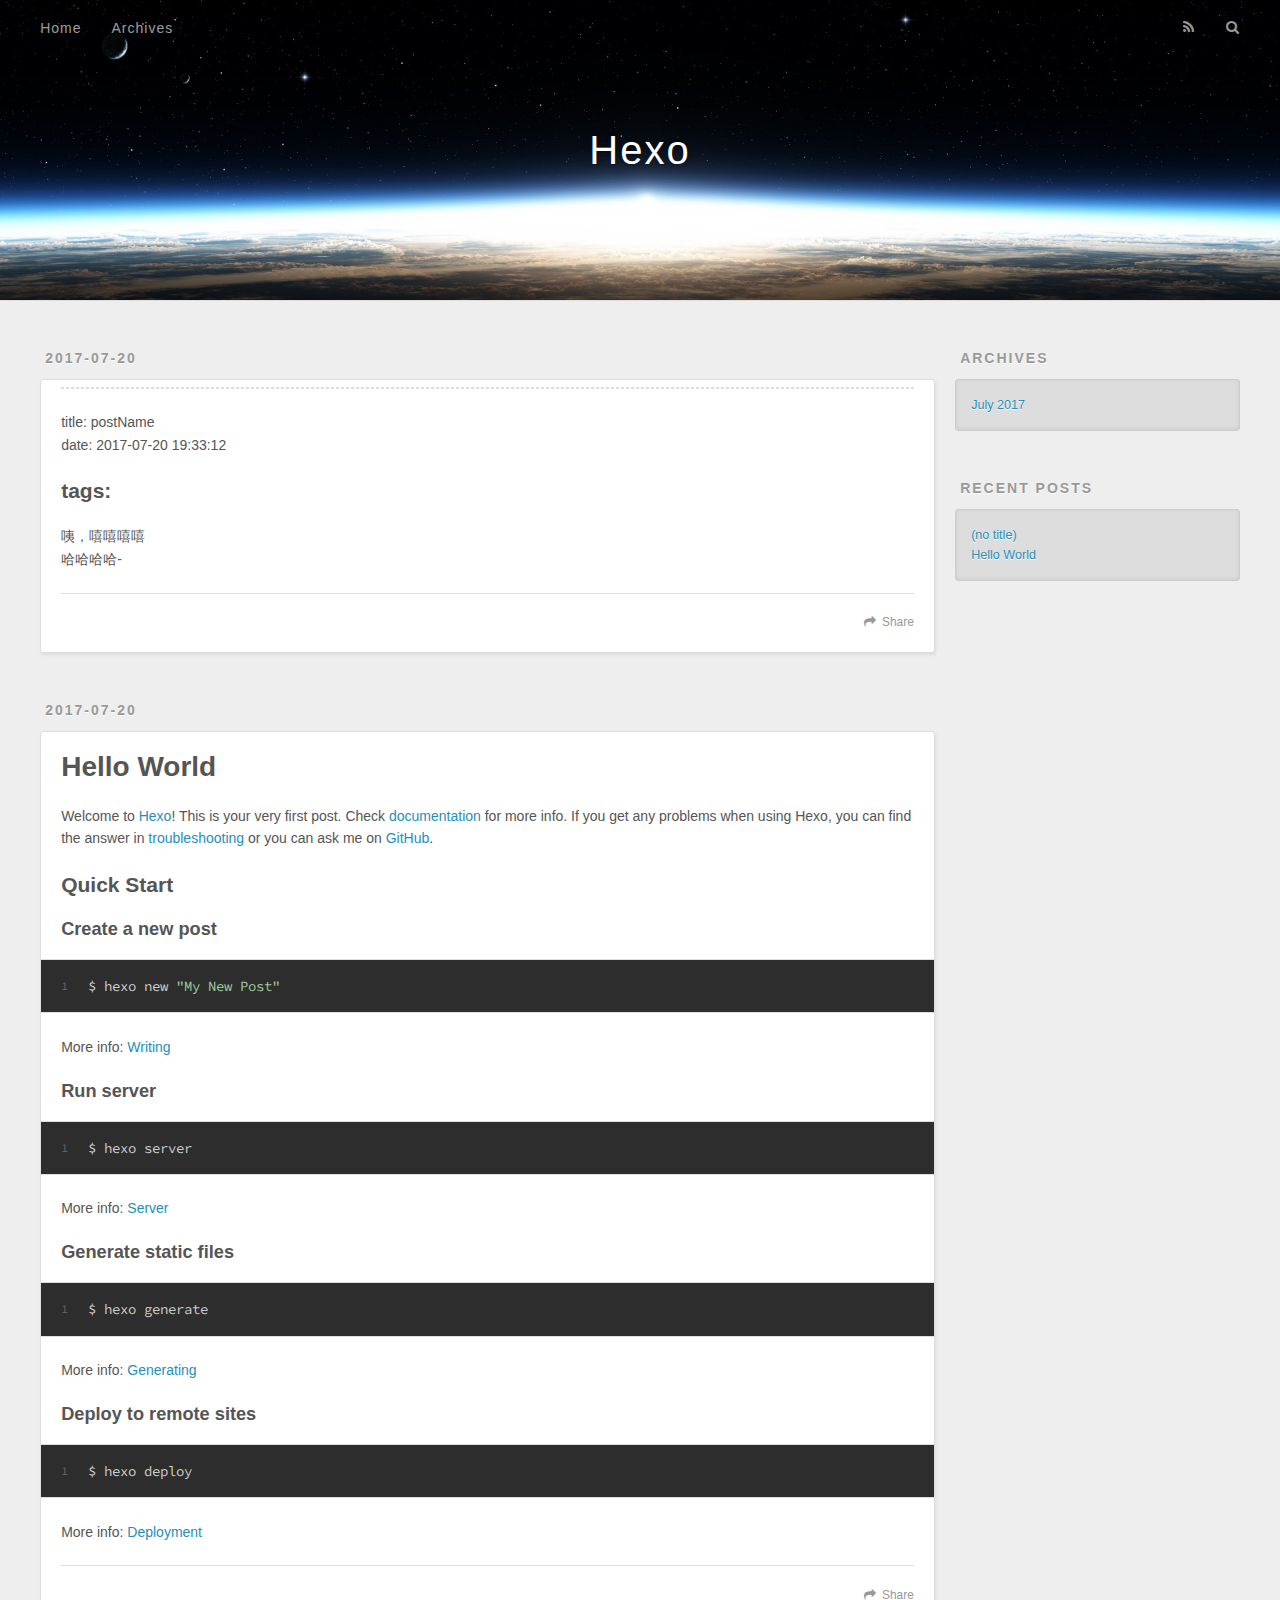
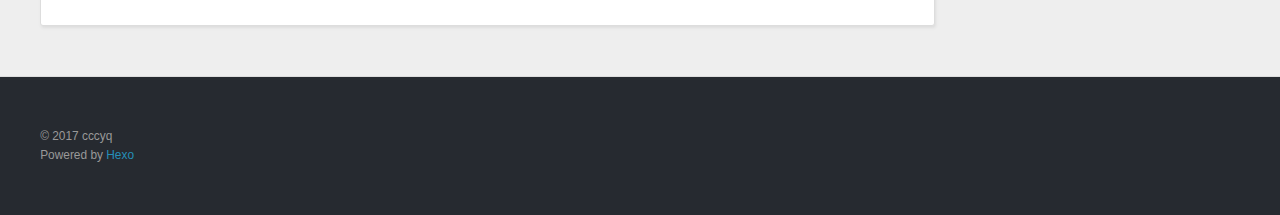
==== commit b4bd16f1: "Site updated: 2017-07-20 20:15:28" ====
--- a/index.html
+++ b/index.html
@@ -1,441 +1,122 @@
 <!DOCTYPE html>
-
-
-
-  
-
-
-<html class="theme-next muse use-motion" lang="">
+<html>
 <head>
-  <meta charset="UTF-8"/>
-<meta http-equiv="X-UA-Compatible" content="IE=edge" />
-<meta name="viewport" content="width=device-width, initial-scale=1, maximum-scale=1"/>
-
-
-
-
-
-
-
-
-
-<meta http-equiv="Cache-Control" content="no-transform" />
-<meta http-equiv="Cache-Control" content="no-siteapp" />
-
-
-
-
-
-
-
-
-
-
-
-
-
-
-
-  
-  
-  <link href="/lib/fancybox/source/jquery.fancybox.css?v=2.1.5" rel="stylesheet" type="text/css" />
-
-
-
-
-  
-  
-  
-  
-
-  
-    
-    
-  
-
-  
-
-  
-
-  
-
-  
-
-  
-    
-    
-    <link href="//fonts.googleapis.com/css?family=Lato:300,300italic,400,400italic,700,700italic&subset=latin,latin-ext" rel="stylesheet" type="text/css">
-  
-
-
-
-
-
-
-<link href="/lib/font-awesome/css/font-awesome.min.css?v=4.6.2" rel="stylesheet" type="text/css" />
-
-<link href="/css/main.css?v=5.1.1" rel="stylesheet" type="text/css" />
-
-
-  <meta name="keywords" content="Hexo, NexT" />
-
-
-
-
-
-
-
-
-  <link rel="shortcut icon" type="image/x-icon" href="/favicon.ico?v=5.1.1" />
-
-
-
-
-
-
+  <meta charset="utf-8">
+  
+  <title>Hexo</title>
+  <meta name="viewport" content="width=device-width, initial-scale=1, maximum-scale=1">
+  <meta name="description" content="want a cold summer">
 <meta property="og:type" content="website">
 <meta property="og:title" content="Hexo">
 <meta property="og:url" content="http://yoursite.com/index.html">
 <meta property="og:site_name" content="Hexo">
+<meta property="og:description" content="want a cold summer">
+<meta property="og:locale" content="zh-Hans">
 <meta name="twitter:card" content="summary">
 <meta name="twitter:title" content="Hexo">
-
-
-
-<script type="text/javascript" id="hexo.configurations">
-  var NexT = window.NexT || {};
-  var CONFIG = {
-    root: '/',
-    scheme: 'Muse',
-    sidebar: {"position":"left","display":"post","offset":12,"offset_float":0,"b2t":false,"scrollpercent":false,"onmobile":false},
-    fancybox: true,
-    motion: true,
-    duoshuo: {
-      userId: '0',
-      author: 'Author'
-    },
-    algolia: {
-      applicationID: '',
-      apiKey: '',
-      indexName: '',
-      hits: {"per_page":10},
-      labels: {"input_placeholder":"Search for Posts","hits_empty":"We didn't find any results for the search: ${query}","hits_stats":"${hits} results found in ${time} ms"}
-    }
-  };
-</script>
-
-
-
-  <link rel="canonical" href="http://yoursite.com/"/>
-
-
-
-
-
-  <title>Hexo</title>
-  
-
-
-
-
-
-
-
-
-
-
-
-
-
+<meta name="twitter:description" content="want a cold summer">
+  
+    <link rel="alternate" href="/atom.xml" title="Hexo" type="application/atom+xml">
+  
+  
+    <link rel="icon" href="/favicon.png">
+  
+  
+    <link href="//fonts.googleapis.com/css?family=Source+Code+Pro" rel="stylesheet" type="text/css">
+  
+  <link rel="stylesheet" href="/css/style.css">
+  
 
 </head>
 
-<body itemscope itemtype="http://schema.org/WebPage" lang="">
-
-  
-  
-    
-  
-
-  <div class="container sidebar-position-left 
-   page-home 
- ">
-    <div class="headband"></div>
-
-    <header id="header" class="header" itemscope itemtype="http://schema.org/WPHeader">
-      <div class="header-inner"><div class="site-brand-wrapper">
-  <div class="site-meta ">
-    
-
-    <div class="custom-logo-site-title">
-      <a href="/"  class="brand" rel="start">
-        <span class="logo-line-before"><i></i></span>
-        <span class="site-title">Hexo</span>
-        <span class="logo-line-after"><i></i></span>
-      </a>
-    </div>
-      
-        <p class="site-subtitle"></p>
-      
-  </div>
-
-  <div class="site-nav-toggle">
-    <button>
-      <span class="btn-bar"></span>
-      <span class="btn-bar"></span>
-      <span class="btn-bar"></span>
-    </button>
-  </div>
-</div>
-
-<nav class="site-nav">
-  
-
-  
-    <ul id="menu" class="menu">
-      
-        
-        <li class="menu-item menu-item-home">
-          <a href="/" rel="section">
-            
-              <i class="menu-item-icon fa fa-fw fa-home"></i> <br />
-            
-            Startseite
-          </a>
-        </li>
-      
-        
-        <li class="menu-item menu-item-archives">
-          <a href="/archives/" rel="section">
-            
-              <i class="menu-item-icon fa fa-fw fa-archive"></i> <br />
-            
-            Archiv
-          </a>
-        </li>
-      
-        
-        <li class="menu-item menu-item-tags">
-          <a href="/tags/" rel="section">
-            
-              <i class="menu-item-icon fa fa-fw fa-tags"></i> <br />
-            
-            Tags
-          </a>
-        </li>
-      
-
-      
-    </ul>
-  
-
-  
-</nav>
-
-
-
- </div>
-    </header>
-
-    <main id="main" class="main">
-      <div class="main-inner">
-        <div class="content-wrap">
-          <div id="content" class="content">
-            
-  <section id="posts" class="posts-expand">
-    
-      
-
-  
-
-  
-  
-  
-
-  <article class="post post-type-normal " itemscope itemtype="http://schema.org/Article">
-    <link itemprop="mainEntityOfPage" href="http://yoursite.com/2017/07/20/postName/">
-
-    <span hidden itemprop="author" itemscope itemtype="http://schema.org/Person">
-      <meta itemprop="name" content="John Doe">
-      <meta itemprop="description" content="">
-      <meta itemprop="image" content="/images/avatar.gif">
-    </span>
-
-    <span hidden itemprop="publisher" itemscope itemtype="http://schema.org/Organization">
-      <meta itemprop="name" content="Hexo">
-    </span>
-
-    
-      <header class="post-header">
-
-        
-        
-          <h1 class="post-title" itemprop="name headline">
-                
-                <a class="post-title-link" href="/2017/07/20/postName/" itemprop="url">Unbenannt</a></h1>
-        
-
-        <div class="post-meta">
-          <span class="post-time">
-            
-              <span class="post-meta-item-icon">
-                <i class="fa fa-calendar-o"></i>
-              </span>
-              
-                <span class="post-meta-item-text">Veröffentlicht am</span>
-              
-              <time title="Post created" itemprop="dateCreated datePublished" datetime="2017-07-20T19:40:35+08:00">
-                2017-07-20
-              </time>
-            
-
-            
-
-            
-          </span>
-
-          
-
-          
-            
-          
-
-          
-          
-
-          
-
-          
-
-          
-
-        </div>
-      </header>
-    
-
-    <div class="post-body" itemprop="articleBody">
-
-      
-      
-
-      
-        
-          
-            <hr>
+<body>
+  <div id="container">
+    <div id="wrap">
+      <header id="header">
+  <div id="banner"></div>
+  <div id="header-outer" class="outer">
+    <div id="header-title" class="inner">
+      <h1 id="logo-wrap">
+        <a href="/" id="logo">Hexo</a>
+      </h1>
+      
+    </div>
+    <div id="header-inner" class="inner">
+      <nav id="main-nav">
+        <a id="main-nav-toggle" class="nav-icon"></a>
+        
+          <a class="main-nav-link" href="/">Home</a>
+        
+          <a class="main-nav-link" href="/archives">Archives</a>
+        
+      </nav>
+      <nav id="sub-nav">
+        
+          <a id="nav-rss-link" class="nav-icon" href="/atom.xml" title="RSS Feed"></a>
+        
+        <a id="nav-search-btn" class="nav-icon" title="Search"></a>
+      </nav>
+      <div id="search-form-wrap">
+        <form action="//google.com/search" method="get" accept-charset="UTF-8" class="search-form"><input type="search" name="q" class="search-form-input" placeholder="Search"><button type="submit" class="search-form-submit">&#xF002;</button><input type="hidden" name="sitesearch" value="http://yoursite.com"></form>
+      </div>
+    </div>
+  </div>
+</header>
+      <div class="outer">
+        <section id="main">
+  
+    <article id="post-postName" class="article article-type-post" itemscope itemprop="blogPost">
+  <div class="article-meta">
+    <a href="/2017/07/20/postName/" class="article-date">
+  <time datetime="2017-07-20T11:40:35.000Z" itemprop="datePublished">2017-07-20</time>
+</a>
+    
+  </div>
+  <div class="article-inner">
+    
+    
+    <div class="article-entry" itemprop="articleBody">
+      
+        <hr>
 <p>title: postName<br>date: 2017-07-20 19:33:12</p>
 <h2 id="tags"><a href="#tags" class="headerlink" title="tags:"></a>tags:</h2><p>咦，嘻嘻嘻嘻<br>哈哈哈哈-</p>
 
-          
-        
-      
-    </div>
-
-    <div>
-      
-    </div>
-
-    <div>
-      
-    </div>
-
-    <div>
-      
-    </div>
-
-    <footer class="post-footer">
-      
-
-      
-
-      
-
-      
-      
-        <div class="post-eof"></div>
+      
+    </div>
+    <footer class="article-footer">
+      <a data-url="http://yoursite.com/2017/07/20/postName/" data-id="cj5cegq160001tx4txzvug3q1" class="article-share-link">Share</a>
+      
       
     </footer>
-  </article>
-
-
-    
-      
-
-  
-
-  
-  
-  
-
-  <article class="post post-type-normal " itemscope itemtype="http://schema.org/Article">
-    <link itemprop="mainEntityOfPage" href="http://yoursite.com/2017/07/20/hello-world/">
-
-    <span hidden itemprop="author" itemscope itemtype="http://schema.org/Person">
-      <meta itemprop="name" content="John Doe">
-      <meta itemprop="description" content="">
-      <meta itemprop="image" content="/images/avatar.gif">
-    </span>
-
-    <span hidden itemprop="publisher" itemscope itemtype="http://schema.org/Organization">
-      <meta itemprop="name" content="Hexo">
-    </span>
-
-    
-      <header class="post-header">
-
-        
-        
-          <h1 class="post-title" itemprop="name headline">
-                
-                <a class="post-title-link" href="/2017/07/20/hello-world/" itemprop="url">Hello World</a></h1>
-        
-
-        <div class="post-meta">
-          <span class="post-time">
-            
-              <span class="post-meta-item-icon">
-                <i class="fa fa-calendar-o"></i>
-              </span>
-              
-                <span class="post-meta-item-text">Veröffentlicht am</span>
-              
-              <time title="Post created" itemprop="dateCreated datePublished" datetime="2017-07-20T18:09:53+08:00">
-                2017-07-20
-              </time>
-            
-
-            
-
-            
-          </span>
-
-          
-
-          
-            
-          
-
-          
-          
-
-          
-
-          
-
-          
-
-        </div>
+  </div>
+  
+</article>
+
+
+  
+    <article id="post-hello-world" class="article article-type-post" itemscope itemprop="blogPost">
+  <div class="article-meta">
+    <a href="/2017/07/20/hello-world/" class="article-date">
+  <time datetime="2017-07-20T10:09:53.000Z" itemprop="datePublished">2017-07-20</time>
+</a>
+    
+  </div>
+  <div class="article-inner">
+    
+    
+      <header class="article-header">
+        
+  
+    <h1 itemprop="name">
+      <a class="article-title" href="/2017/07/20/hello-world/">Hello World</a>
+    </h1>
+  
+
       </header>
     
-
-    <div class="post-body" itemprop="articleBody">
-
-      
-      
-
-      
-        
-          
-            <p>Welcome to <a href="https://hexo.io/" target="_blank" rel="external">Hexo</a>! This is your very first post. Check <a href="https://hexo.io/docs/" target="_blank" rel="external">documentation</a> for more info. If you get any problems when using Hexo, you can find the answer in <a href="https://hexo.io/docs/troubleshooting.html" target="_blank" rel="external">troubleshooting</a> or you can ask me on <a href="https://github.com/hexojs/hexo/issues" target="_blank" rel="external">GitHub</a>.</p>
+    <div class="article-entry" itemprop="articleBody">
+      
+        <p>Welcome to <a href="https://hexo.io/" target="_blank" rel="external">Hexo</a>! This is your very first post. Check <a href="https://hexo.io/docs/" target="_blank" rel="external">documentation</a> for more info. If you get any problems when using Hexo, you can find the answer in <a href="https://hexo.io/docs/troubleshooting.html" target="_blank" rel="external">troubleshooting</a> or you can ask me on <a href="https://github.com/hexojs/hexo/issues" target="_blank" rel="external">GitHub</a>.</p>
 <h2 id="Quick-Start"><a href="#Quick-Start" class="headerlink" title="Quick Start"></a>Quick Start</h2><h3 id="Create-a-new-post"><a href="#Create-a-new-post" class="headerlink" title="Create a new post"></a>Create a new post</h3><figure class="highlight bash"><table><tr><td class="gutter"><pre><div class="line">1</div></pre></td><td class="code"><pre><div class="line">$ hexo new <span class="string">"My New Post"</span></div></pre></td></tr></table></figure>
 <p>More info: <a href="https://hexo.io/docs/writing.html" target="_blank" rel="external">Writing</a></p>
 <h3 id="Run-server"><a href="#Run-server" class="headerlink" title="Run server"></a>Run server</h3><figure class="highlight bash"><table><tr><td class="gutter"><pre><div class="line">1</div></pre></td><td class="code"><pre><div class="line">$ hexo server</div></pre></td></tr></table></figure>
@@ -445,283 +126,92 @@
 <h3 id="Deploy-to-remote-sites"><a href="#Deploy-to-remote-sites" class="headerlink" title="Deploy to remote sites"></a>Deploy to remote sites</h3><figure class="highlight bash"><table><tr><td class="gutter"><pre><div class="line">1</div></pre></td><td class="code"><pre><div class="line">$ hexo deploy</div></pre></td></tr></table></figure>
 <p>More info: <a href="https://hexo.io/docs/deployment.html" target="_blank" rel="external">Deployment</a></p>
 
-          
-        
-      
-    </div>
-
-    <div>
-      
-    </div>
-
-    <div>
-      
-    </div>
-
-    <div>
-      
-    </div>
-
-    <footer class="post-footer">
-      
-
-      
-
-      
-
-      
-      
-        <div class="post-eof"></div>
+      
+    </div>
+    <footer class="article-footer">
+      <a data-url="http://yoursite.com/2017/07/20/hello-world/" data-id="cj5cegq0v0000tx4tibqkbgvn" class="article-share-link">Share</a>
+      
       
     </footer>
-  </article>
-
-
-    
-  </section>
-
-  
-
-
-          </div>
-          
-
-
-          
-
-        </div>
-        
-          
-  
-  <div class="sidebar-toggle">
-    <div class="sidebar-toggle-line-wrap">
-      <span class="sidebar-toggle-line sidebar-toggle-line-first"></span>
-      <span class="sidebar-toggle-line sidebar-toggle-line-middle"></span>
-      <span class="sidebar-toggle-line sidebar-toggle-line-last"></span>
-    </div>
-  </div>
-
-  <aside id="sidebar" class="sidebar">
-    
-    <div class="sidebar-inner">
-
-      
-
-      
-
-      <section class="site-overview sidebar-panel sidebar-panel-active">
-        <div class="site-author motion-element" itemprop="author" itemscope itemtype="http://schema.org/Person">
-          <img class="site-author-image" itemprop="image"
-               src="/images/avatar.gif"
-               alt="John Doe" />
-          <p class="site-author-name" itemprop="name">John Doe</p>
-           
-              <p class="site-description motion-element" itemprop="description"></p>
-          
-        </div>
-        <nav class="site-state motion-element">
-
-          
-            <div class="site-state-item site-state-posts">
-              <a href="/archives/">
-                <span class="site-state-item-count">2</span>
-                <span class="site-state-item-name">Artikel</span>
-              </a>
-            </div>
-          
-
-          
-
-          
-
-        </nav>
-
-        
-
-        <div class="links-of-author motion-element">
-          
-        </div>
-
-        
-        
-
-        
-        
-
-        
-
-
-      </section>
-
-      
-
-      
-
-    </div>
-  </aside>
-
-
+  </div>
+  
+</article>
+
+
+  
+
+</section>
+        
+          <aside id="sidebar">
+  
+    
+
+  
+    
+
+  
+    
+  
+    
+  <div class="widget-wrap">
+    <h3 class="widget-title">Archives</h3>
+    <div class="widget">
+      <ul class="archive-list"><li class="archive-list-item"><a class="archive-list-link" href="/archives/2017/07/">July 2017</a></li></ul>
+    </div>
+  </div>
+
+
+  
+    
+  <div class="widget-wrap">
+    <h3 class="widget-title">Recent Posts</h3>
+    <div class="widget">
+      <ul>
+        
+          <li>
+            <a href="/2017/07/20/postName/">(no title)</a>
+          </li>
+        
+          <li>
+            <a href="/2017/07/20/hello-world/">Hello World</a>
+          </li>
+        
+      </ul>
+    </div>
+  </div>
+
+  
+</aside>
         
       </div>
-    </main>
-
-    <footer id="footer" class="footer">
-      <div class="footer-inner">
-        <div class="copyright" >
-  
-  &copy; 
-  <span itemprop="copyrightYear">2017</span>
-  <span class="with-love">
-    <i class="fa fa-heart"></i>
-  </span>
-  <span class="author" itemprop="copyrightHolder">John Doe</span>
-</div>
-
-
-<div class="powered-by">
-  Erstellt mit  <a class="theme-link" href="https://hexo.io">Hexo</a>
-</div>
-
-<div class="theme-info">
-  Theme -
-  <a class="theme-link" href="https://github.com/iissnan/hexo-theme-next">
-    NexT.Muse
-  </a>
-</div>
-
-
-        
-
-        
-      </div>
-    </footer>
-
-    
-      <div class="back-to-top">
-        <i class="fa fa-arrow-up"></i>
-        
-      </div>
-    
-
-  </div>
-
-  
-
-<script type="text/javascript">
-  if (Object.prototype.toString.call(window.Promise) !== '[object Function]') {
-    window.Promise = null;
-  }
-</script>
-
-
-
-
-
-
-
-
-
-  
-
-
-
-
-
-
-
-
-
-
-
-
-  
-  <script type="text/javascript" src="/lib/jquery/index.js?v=2.1.3"></script>
-
-  
-  <script type="text/javascript" src="/lib/fastclick/lib/fastclick.min.js?v=1.0.6"></script>
-
-  
-  <script type="text/javascript" src="/lib/jquery_lazyload/jquery.lazyload.js?v=1.9.7"></script>
-
-  
-  <script type="text/javascript" src="/lib/velocity/velocity.min.js?v=1.2.1"></script>
-
-  
-  <script type="text/javascript" src="/lib/velocity/velocity.ui.min.js?v=1.2.1"></script>
-
-  
-  <script type="text/javascript" src="/lib/fancybox/source/jquery.fancybox.pack.js?v=2.1.5"></script>
-
-
-  
-
-
-  <script type="text/javascript" src="/js/src/utils.js?v=5.1.1"></script>
-
-  <script type="text/javascript" src="/js/src/motion.js?v=5.1.1"></script>
-
-
-
-  
-  
-
-  
-    <script type="text/javascript" src="/js/src/scrollspy.js?v=5.1.1"></script>
-<script type="text/javascript" src="/js/src/post-details.js?v=5.1.1"></script>
-
-  
-
-  
-
-
-  <script type="text/javascript" src="/js/src/bootstrap.js?v=5.1.1"></script>
-
-
-
-  
-
-
-  
-
-
-
-
-	
-
-
-
-
-
-  
-
-
-
-
-
-  
-
-
-
-
-
-
-  
-
-
-
-
-
-  
-
-  
-
-  
-
-  
-
-  
-
-  
-
+      <footer id="footer">
+  
+  <div class="outer">
+    <div id="footer-info" class="inner">
+      &copy; 2017 cccyq<br>
+      Powered by <a href="http://hexo.io/" target="_blank">Hexo</a>
+    </div>
+  </div>
+</footer>
+    </div>
+    <nav id="mobile-nav">
+  
+    <a href="/" class="mobile-nav-link">Home</a>
+  
+    <a href="/archives" class="mobile-nav-link">Archives</a>
+  
+</nav>
+    
+
+<script src="//ajax.googleapis.com/ajax/libs/jquery/2.0.3/jquery.min.js"></script>
+
+
+  <link rel="stylesheet" href="/fancybox/jquery.fancybox.css">
+  <script src="/fancybox/jquery.fancybox.pack.js"></script>
+
+
+<script src="/js/script.js"></script>
+
+  </div>
 </body>
-</html>
+</html>--- a/css/style.css
+++ b/css/style.css
@@ -0,0 +1,1374 @@
+body {
+  width: 100%;
+}
+body:before,
+body:after {
+  content: "";
+  display: table;
+}
+body:after {
+  clear: both;
+}
+html,
+body,
+div,
+span,
+applet,
+object,
+iframe,
+h1,
+h2,
+h3,
+h4,
+h5,
+h6,
+p,
+blockquote,
+pre,
+a,
+abbr,
+acronym,
+address,
+big,
+cite,
+code,
+del,
+dfn,
+em,
+img,
+ins,
+kbd,
+q,
+s,
+samp,
+small,
+strike,
+strong,
+sub,
+sup,
+tt,
+var,
+dl,
+dt,
+dd,
+ol,
+ul,
+li,
+fieldset,
+form,
+label,
+legend,
+table,
+caption,
+tbody,
+tfoot,
+thead,
+tr,
+th,
+td {
+  margin: 0;
+  padding: 0;
+  border: 0;
+  outline: 0;
+  font-weight: inherit;
+  font-style: inherit;
+  font-family: inherit;
+  font-size: 100%;
+  vertical-align: baseline;
+}
+body {
+  line-height: 1;
+  color: #000;
+  background: #fff;
+}
+ol,
+ul {
+  list-style: none;
+}
+table {
+  border-collapse: separate;
+  border-spacing: 0;
+  vertical-align: middle;
+}
+caption,
+th,
+td {
+  text-align: left;
+  font-weight: normal;
+  vertical-align: middle;
+}
+a img {
+  border: none;
+}
+input,
+button {
+  margin: 0;
+  padding: 0;
+}
+input::-moz-focus-inner,
+button::-moz-focus-inner {
+  border: 0;
+  padding: 0;
+}
+@font-face {
+  font-family: FontAwesome;
+  font-style: normal;
+  font-weight: normal;
+  src: url("fonts/fontawesome-webfont.eot?v=#4.0.3");
+  src: url("fonts/fontawesome-webfont.eot?#iefix&v=#4.0.3") format("embedded-opentype"), url("fonts/fontawesome-webfont.woff?v=#4.0.3") format("woff"), url("fonts/fontawesome-webfont.ttf?v=#4.0.3") format("truetype"), url("fonts/fontawesome-webfont.svg#fontawesomeregular?v=#4.0.3") format("svg");
+}
+html,
+body,
+#container {
+  height: 100%;
+}
+body {
+  background: #eee;
+  font: 14px "Helvetica Neue", Helvetica, Arial, sans-serif;
+  -webkit-text-size-adjust: 100%;
+}
+.outer {
+  max-width: 1220px;
+  margin: 0 auto;
+  padding: 0 20px;
+}
+.outer:before,
+.outer:after {
+  content: "";
+  display: table;
+}
+.outer:after {
+  clear: both;
+}
+.inner {
+  display: inline;
+  float: left;
+  width: 98.33333333333333%;
+  margin: 0 0.833333333333333%;
+}
+.left,
+.alignleft {
+  float: left;
+}
+.right,
+.alignright {
+  float: right;
+}
+.clear {
+  clear: both;
+}
+#container {
+  position: relative;
+}
+.mobile-nav-on {
+  overflow: hidden;
+}
+#wrap {
+  height: 100%;
+  width: 100%;
+  position: absolute;
+  top: 0;
+  left: 0;
+  -webkit-transition: 0.2s ease-out;
+  -moz-transition: 0.2s ease-out;
+  -ms-transition: 0.2s ease-out;
+  transition: 0.2s ease-out;
+  z-index: 1;
+  background: #eee;
+}
+.mobile-nav-on #wrap {
+  left: 280px;
+}
+@media screen and (min-width: 768px) {
+  #main {
+    display: inline;
+    float: left;
+    width: 73.33333333333333%;
+    margin: 0 0.833333333333333%;
+  }
+}
+.article-date,
+.article-category-link,
+.archive-year,
+.widget-title {
+  text-decoration: none;
+  text-transform: uppercase;
+  letter-spacing: 2px;
+  color: #999;
+  margin-bottom: 1em;
+  margin-left: 5px;
+  line-height: 1em;
+  text-shadow: 0 1px #fff;
+  font-weight: bold;
+}
+.article-inner,
+.archive-article-inner {
+  background: #fff;
+  -webkit-box-shadow: 1px 2px 3px #ddd;
+  box-shadow: 1px 2px 3px #ddd;
+  border: 1px solid #ddd;
+  border-radius: 3px;
+}
+.article-entry h1,
+.widget h1 {
+  font-size: 2em;
+}
+.article-entry h2,
+.widget h2 {
+  font-size: 1.5em;
+}
+.article-entry h3,
+.widget h3 {
+  font-size: 1.3em;
+}
+.article-entry h4,
+.widget h4 {
+  font-size: 1.2em;
+}
+.article-entry h5,
+.widget h5 {
+  font-size: 1em;
+}
+.article-entry h6,
+.widget h6 {
+  font-size: 1em;
+  color: #999;
+}
+.article-entry hr,
+.widget hr {
+  border: 1px dashed #ddd;
+}
+.article-entry strong,
+.widget strong {
+  font-weight: bold;
+}
+.article-entry em,
+.widget em,
+.article-entry cite,
+.widget cite {
+  font-style: italic;
+}
+.article-entry sup,
+.widget sup,
+.article-entry sub,
+.widget sub {
+  font-size: 0.75em;
+  line-height: 0;
+  position: relative;
+  vertical-align: baseline;
+}
+.article-entry sup,
+.widget sup {
+  top: -0.5em;
+}
+.article-entry sub,
+.widget sub {
+  bottom: -0.2em;
+}
+.article-entry small,
+.widget small {
+  font-size: 0.85em;
+}
+.article-entry acronym,
+.widget acronym,
+.article-entry abbr,
+.widget abbr {
+  border-bottom: 1px dotted;
+}
+.article-entry ul,
+.widget ul,
+.article-entry ol,
+.widget ol,
+.article-entry dl,
+.widget dl {
+  margin: 0 20px;
+  line-height: 1.6em;
+}
+.article-entry ul ul,
+.widget ul ul,
+.article-entry ol ul,
+.widget ol ul,
+.article-entry ul ol,
+.widget ul ol,
+.article-entry ol ol,
+.widget ol ol {
+  margin-top: 0;
+  margin-bottom: 0;
+}
+.article-entry ul,
+.widget ul {
+  list-style: disc;
+}
+.article-entry ol,
+.widget ol {
+  list-style: decimal;
+}
+.article-entry dt,
+.widget dt {
+  font-weight: bold;
+}
+#header {
+  height: 300px;
+  position: relative;
+  border-bottom: 1px solid #ddd;
+}
+#header:before,
+#header:after {
+  content: "";
+  position: absolute;
+  left: 0;
+  right: 0;
+  height: 40px;
+}
+#header:before {
+  top: 0;
+  background: -webkit-linear-gradient(rgba(0,0,0,0.2), transparent);
+  background: -moz-linear-gradient(rgba(0,0,0,0.2), transparent);
+  background: -ms-linear-gradient(rgba(0,0,0,0.2), transparent);
+  background: linear-gradient(rgba(0,0,0,0.2), transparent);
+}
+#header:after {
+  bottom: 0;
+  background: -webkit-linear-gradient(transparent, rgba(0,0,0,0.2));
+  background: -moz-linear-gradient(transparent, rgba(0,0,0,0.2));
+  background: -ms-linear-gradient(transparent, rgba(0,0,0,0.2));
+  background: linear-gradient(transparent, rgba(0,0,0,0.2));
+}
+#header-outer {
+  height: 100%;
+  position: relative;
+}
+#header-inner {
+  position: relative;
+  overflow: hidden;
+}
+#banner {
+  position: absolute;
+  top: 0;
+  left: 0;
+  width: 100%;
+  height: 100%;
+  background: url("images/banner.jpg") center #000;
+  -webkit-background-size: cover;
+  -moz-background-size: cover;
+  background-size: cover;
+  z-index: -1;
+}
+#header-title {
+  text-align: center;
+  height: 40px;
+  position: absolute;
+  top: 50%;
+  left: 0;
+  margin-top: -20px;
+}
+#logo,
+#subtitle {
+  text-decoration: none;
+  color: #fff;
+  font-weight: 300;
+  text-shadow: 0 1px 4px rgba(0,0,0,0.3);
+}
+#logo {
+  font-size: 40px;
+  line-height: 40px;
+  letter-spacing: 2px;
+}
+#subtitle {
+  font-size: 16px;
+  line-height: 16px;
+  letter-spacing: 1px;
+}
+#subtitle-wrap {
+  margin-top: 16px;
+}
+#main-nav {
+  float: left;
+  margin-left: -15px;
+}
+.nav-icon,
+.main-nav-link {
+  float: left;
+  color: #fff;
+  opacity: 0.6;
+  text-decoration: none;
+  text-shadow: 0 1px rgba(0,0,0,0.2);
+  -webkit-transition: opacity 0.2s;
+  -moz-transition: opacity 0.2s;
+  -ms-transition: opacity 0.2s;
+  transition: opacity 0.2s;
+  display: block;
+  padding: 20px 15px;
+}
+.nav-icon:hover,
+.main-nav-link:hover {
+  opacity: 1;
+}
+.nav-icon {
+  font-family: FontAwesome;
+  text-align: center;
+  font-size: 14px;
+  width: 14px;
+  height: 14px;
+  padding: 20px 15px;
+  position: relative;
+  cursor: pointer;
+}
+.main-nav-link {
+  font-weight: 300;
+  letter-spacing: 1px;
+}
+@media screen and (max-width: 479px) {
+  .main-nav-link {
+    display: none;
+  }
+}
+#main-nav-toggle {
+  display: none;
+}
+#main-nav-toggle:before {
+  content: "\f0c9";
+}
+@media screen and (max-width: 479px) {
+  #main-nav-toggle {
+    display: block;
+  }
+}
+#sub-nav {
+  float: right;
+  margin-right: -15px;
+}
+#nav-rss-link:before {
+  content: "\f09e";
+}
+#nav-search-btn:before {
+  content: "\f002";
+}
+#search-form-wrap {
+  position: absolute;
+  top: 15px;
+  width: 150px;
+  height: 30px;
+  right: -150px;
+  opacity: 0;
+  -webkit-transition: 0.2s ease-out;
+  -moz-transition: 0.2s ease-out;
+  -ms-transition: 0.2s ease-out;
+  transition: 0.2s ease-out;
+}
+#search-form-wrap.on {
+  opacity: 1;
+  right: 0;
+}
+@media screen and (max-width: 479px) {
+  #search-form-wrap {
+    width: 100%;
+    right: -100%;
+  }
+}
+.search-form {
+  position: absolute;
+  top: 0;
+  left: 0;
+  right: 0;
+  background: #fff;
+  padding: 5px 15px;
+  border-radius: 15px;
+  -webkit-box-shadow: 0 0 10px rgba(0,0,0,0.3);
+  box-shadow: 0 0 10px rgba(0,0,0,0.3);
+}
+.search-form-input {
+  border: none;
+  background: none;
+  color: #555;
+  width: 100%;
+  font: 13px "Helvetica Neue", Helvetica, Arial, sans-serif;
+  outline: none;
+}
+.search-form-input::-webkit-search-results-decoration,
+.search-form-input::-webkit-search-cancel-button {
+  -webkit-appearance: none;
+}
+.search-form-submit {
+  position: absolute;
+  top: 50%;
+  right: 10px;
+  margin-top: -7px;
+  font: 13px FontAwesome;
+  border: none;
+  background: none;
+  color: #bbb;
+  cursor: pointer;
+}
+.search-form-submit:hover,
+.search-form-submit:focus {
+  color: #777;
+}
+.article {
+  margin: 50px 0;
+}
+.article-inner {
+  overflow: hidden;
+}
+.article-meta:before,
+.article-meta:after {
+  content: "";
+  display: table;
+}
+.article-meta:after {
+  clear: both;
+}
+.article-date {
+  float: left;
+}
+.article-category {
+  float: left;
+  line-height: 1em;
+  color: #ccc;
+  text-shadow: 0 1px #fff;
+  margin-left: 8px;
+}
+.article-category:before {
+  content: "\2022";
+}
+.article-category-link {
+  margin: 0 12px 1em;
+}
+.article-header {
+  padding: 20px 20px 0;
+}
+.article-title {
+  text-decoration: none;
+  font-size: 2em;
+  font-weight: bold;
+  color: #555;
+  line-height: 1.1em;
+  -webkit-transition: color 0.2s;
+  -moz-transition: color 0.2s;
+  -ms-transition: color 0.2s;
+  transition: color 0.2s;
+}
+a.article-title:hover {
+  color: #258fb8;
+}
+.article-entry {
+  color: #555;
+  padding: 0 20px;
+}
+.article-entry:before,
+.article-entry:after {
+  content: "";
+  display: table;
+}
+.article-entry:after {
+  clear: both;
+}
+.article-entry p,
+.article-entry table {
+  line-height: 1.6em;
+  margin: 1.6em 0;
+}
+.article-entry h1,
+.article-entry h2,
+.article-entry h3,
+.article-entry h4,
+.article-entry h5,
+.article-entry h6 {
+  font-weight: bold;
+}
+.article-entry h1,
+.article-entry h2,
+.article-entry h3,
+.article-entry h4,
+.article-entry h5,
+.article-entry h6 {
+  line-height: 1.1em;
+  margin: 1.1em 0;
+}
+.article-entry a {
+  color: #258fb8;
+  text-decoration: none;
+}
+.article-entry a:hover {
+  text-decoration: underline;
+}
+.article-entry ul,
+.article-entry ol,
+.article-entry dl {
+  margin-top: 1.6em;
+  margin-bottom: 1.6em;
+}
+.article-entry img,
+.article-entry video {
+  max-width: 100%;
+  height: auto;
+  display: block;
+  margin: auto;
+}
+.article-entry iframe {
+  border: none;
+}
+.article-entry table {
+  width: 100%;
+  border-collapse: collapse;
+  border-spacing: 0;
+}
+.article-entry th {
+  font-weight: bold;
+  border-bottom: 3px solid #ddd;
+  padding-bottom: 0.5em;
+}
+.article-entry td {
+  border-bottom: 1px solid #ddd;
+  padding: 10px 0;
+}
+.article-entry blockquote {
+  font-family: Georgia, "Times New Roman", serif;
+  font-size: 1.4em;
+  margin: 1.6em 20px;
+  text-align: center;
+}
+.article-entry blockquote footer {
+  font-size: 14px;
+  margin: 1.6em 0;
+  font-family: "Helvetica Neue", Helvetica, Arial, sans-serif;
+}
+.article-entry blockquote footer cite:before {
+  content: "—";
+  padding: 0 0.5em;
+}
+.article-entry .pullquote {
+  text-align: left;
+  width: 45%;
+  margin: 0;
+}
+.article-entry .pullquote.left {
+  margin-left: 0.5em;
+  margin-right: 1em;
+}
+.article-entry .pullquote.right {
+  margin-right: 0.5em;
+  margin-left: 1em;
+}
+.article-entry .caption {
+  color: #999;
+  display: block;
+  font-size: 0.9em;
+  margin-top: 0.5em;
+  position: relative;
+  text-align: center;
+}
+.article-entry .video-container {
+  position: relative;
+  padding-top: 56.25%;
+  height: 0;
+  overflow: hidden;
+}
+.article-entry .video-container iframe,
+.article-entry .video-container object,
+.article-entry .video-container embed {
+  position: absolute;
+  top: 0;
+  left: 0;
+  width: 100%;
+  height: 100%;
+  margin-top: 0;
+}
+.article-more-link a {
+  display: inline-block;
+  line-height: 1em;
+  padding: 6px 15px;
+  border-radius: 15px;
+  background: #eee;
+  color: #999;
+  text-shadow: 0 1px #fff;
+  text-decoration: none;
+}
+.article-more-link a:hover {
+  background: #258fb8;
+  color: #fff;
+  text-decoration: none;
+  text-shadow: 0 1px #1e7293;
+}
+.article-footer {
+  font-size: 0.85em;
+  line-height: 1.6em;
+  border-top: 1px solid #ddd;
+  padding-top: 1.6em;
+  margin: 0 20px 20px;
+}
+.article-footer:before,
+.article-footer:after {
+  content: "";
+  display: table;
+}
+.article-footer:after {
+  clear: both;
+}
+.article-footer a {
+  color: #999;
+  text-decoration: none;
+}
+.article-footer a:hover {
+  color: #555;
+}
+.article-tag-list-item {
+  float: left;
+  margin-right: 10px;
+}
+.article-tag-list-link:before {
+  content: "#";
+}
+.article-comment-link {
+  float: right;
+}
+.article-comment-link:before {
+  content: "\f075";
+  font-family: FontAwesome;
+  padding-right: 8px;
+}
+.article-share-link {
+  cursor: pointer;
+  float: right;
+  margin-left: 20px;
+}
+.article-share-link:before {
+  content: "\f064";
+  font-family: FontAwesome;
+  padding-right: 6px;
+}
+#article-nav {
+  position: relative;
+}
+#article-nav:before,
+#article-nav:after {
+  content: "";
+  display: table;
+}
+#article-nav:after {
+  clear: both;
+}
+@media screen and (min-width: 768px) {
+  #article-nav {
+    margin: 50px 0;
+  }
+  #article-nav:before {
+    width: 8px;
+    height: 8px;
+    position: absolute;
+    top: 50%;
+    left: 50%;
+    margin-top: -4px;
+    margin-left: -4px;
+    content: "";
+    border-radius: 50%;
+    background: #ddd;
+    -webkit-box-shadow: 0 1px 2px #fff;
+    box-shadow: 0 1px 2px #fff;
+  }
+}
+.article-nav-link-wrap {
+  text-decoration: none;
+  text-shadow: 0 1px #fff;
+  color: #999;
+  -webkit-box-sizing: border-box;
+  -moz-box-sizing: border-box;
+  box-sizing: border-box;
+  margin-top: 50px;
+  text-align: center;
+  display: block;
+}
+.article-nav-link-wrap:hover {
+  color: #555;
+}
+@media screen and (min-width: 768px) {
+  .article-nav-link-wrap {
+    width: 50%;
+    margin-top: 0;
+  }
+}
+@media screen and (min-width: 768px) {
+  #article-nav-newer {
+    float: left;
+    text-align: right;
+    padding-right: 20px;
+  }
+}
+@media screen and (min-width: 768px) {
+  #article-nav-older {
+    float: right;
+    text-align: left;
+    padding-left: 20px;
+  }
+}
+.article-nav-caption {
+  text-transform: uppercase;
+  letter-spacing: 2px;
+  color: #ddd;
+  line-height: 1em;
+  font-weight: bold;
+}
+#article-nav-newer .article-nav-caption {
+  margin-right: -2px;
+}
+.article-nav-title {
+  font-size: 0.85em;
+  line-height: 1.6em;
+  margin-top: 0.5em;
+}
+.article-share-box {
+  position: absolute;
+  display: none;
+  background: #fff;
+  -webkit-box-shadow: 1px 2px 10px rgba(0,0,0,0.2);
+  box-shadow: 1px 2px 10px rgba(0,0,0,0.2);
+  border-radius: 3px;
+  margin-left: -145px;
+  overflow: hidden;
+  z-index: 1;
+}
+.article-share-box.on {
+  display: block;
+}
+.article-share-input {
+  width: 100%;
+  background: none;
+  -webkit-box-sizing: border-box;
+  -moz-box-sizing: border-box;
+  box-sizing: border-box;
+  font: 14px "Helvetica Neue", Helvetica, Arial, sans-serif;
+  padding: 0 15px;
+  color: #555;
+  outline: none;
+  border: 1px solid #ddd;
+  border-radius: 3px 3px 0 0;
+  height: 36px;
+  line-height: 36px;
+}
+.article-share-links {
+  background: #eee;
+}
+.article-share-links:before,
+.article-share-links:after {
+  content: "";
+  display: table;
+}
+.article-share-links:after {
+  clear: both;
+}
+.article-share-twitter,
+.article-share-facebook,
+.article-share-pinterest,
+.article-share-google {
+  width: 50px;
+  height: 36px;
+  display: block;
+  float: left;
+  position: relative;
+  color: #999;
+  text-shadow: 0 1px #fff;
+}
+.article-share-twitter:before,
+.article-share-facebook:before,
+.article-share-pinterest:before,
+.article-share-google:before {
+  font-size: 20px;
+  font-family: FontAwesome;
+  width: 20px;
+  height: 20px;
+  position: absolute;
+  top: 50%;
+  left: 50%;
+  margin-top: -10px;
+  margin-left: -10px;
+  text-align: center;
+}
+.article-share-twitter:hover,
+.article-share-facebook:hover,
+.article-share-pinterest:hover,
+.article-share-google:hover {
+  color: #fff;
+}
+.article-share-twitter:before {
+  content: "\f099";
+}
+.article-share-twitter:hover {
+  background: #00aced;
+  text-shadow: 0 1px #008abe;
+}
+.article-share-facebook:before {
+  content: "\f09a";
+}
+.article-share-facebook:hover {
+  background: #3b5998;
+  text-shadow: 0 1px #2f477a;
+}
+.article-share-pinterest:before {
+  content: "\f0d2";
+}
+.article-share-pinterest:hover {
+  background: #cb2027;
+  text-shadow: 0 1px #a21a1f;
+}
+.article-share-google:before {
+  content: "\f0d5";
+}
+.article-share-google:hover {
+  background: #dd4b39;
+  text-shadow: 0 1px #be3221;
+}
+.article-gallery {
+  background: #000;
+  position: relative;
+}
+.article-gallery-photos {
+  position: relative;
+  overflow: hidden;
+}
+.article-gallery-img {
+  display: none;
+  max-width: 100%;
+}
+.article-gallery-img:first-child {
+  display: block;
+}
+.article-gallery-img.loaded {
+  position: absolute;
+  display: block;
+}
+.article-gallery-img img {
+  display: block;
+  max-width: 100%;
+  margin: 0 auto;
+}
+#comments {
+  background: #fff;
+  -webkit-box-shadow: 1px 2px 3px #ddd;
+  box-shadow: 1px 2px 3px #ddd;
+  padding: 20px;
+  border: 1px solid #ddd;
+  border-radius: 3px;
+  margin: 50px 0;
+}
+#comments a {
+  color: #258fb8;
+}
+.archives-wrap {
+  margin: 50px 0;
+}
+.archives:before,
+.archives:after {
+  content: "";
+  display: table;
+}
+.archives:after {
+  clear: both;
+}
+.archive-year-wrap {
+  margin-bottom: 1em;
+}
+.archives {
+  -webkit-column-gap: 10px;
+  -moz-column-gap: 10px;
+  column-gap: 10px;
+}
+@media screen and (min-width: 480px) and (max-width: 767px) {
+  .archives {
+    -webkit-column-count: 2;
+    -moz-column-count: 2;
+    column-count: 2;
+  }
+}
+@media screen and (min-width: 768px) {
+  .archives {
+    -webkit-column-count: 3;
+    -moz-column-count: 3;
+    column-count: 3;
+  }
+}
+.archive-article {
+  -webkit-column-break-inside: avoid;
+  page-break-inside: avoid;
+  overflow: hidden;
+  break-inside: avoid-column;
+}
+.archive-article-inner {
+  padding: 10px;
+  margin-bottom: 15px;
+}
+.archive-article-title {
+  text-decoration: none;
+  font-weight: bold;
+  color: #555;
+  -webkit-transition: color 0.2s;
+  -moz-transition: color 0.2s;
+  -ms-transition: color 0.2s;
+  transition: color 0.2s;
+  line-height: 1.6em;
+}
+.archive-article-title:hover {
+  color: #258fb8;
+}
+.archive-article-footer {
+  margin-top: 1em;
+}
+.archive-article-date {
+  color: #999;
+  text-decoration: none;
+  font-size: 0.85em;
+  line-height: 1em;
+  margin-bottom: 0.5em;
+  display: block;
+}
+#page-nav {
+  margin: 50px auto;
+  background: #fff;
+  -webkit-box-shadow: 1px 2px 3px #ddd;
+  box-shadow: 1px 2px 3px #ddd;
+  border: 1px solid #ddd;
+  border-radius: 3px;
+  text-align: center;
+  color: #999;
+  overflow: hidden;
+}
+#page-nav:before,
+#page-nav:after {
+  content: "";
+  display: table;
+}
+#page-nav:after {
+  clear: both;
+}
+#page-nav a,
+#page-nav span {
+  padding: 10px 20px;
+  line-height: 1;
+  height: 2ex;
+}
+#page-nav a {
+  color: #999;
+  text-decoration: none;
+}
+#page-nav a:hover {
+  background: #999;
+  color: #fff;
+}
+#page-nav .prev {
+  float: left;
+}
+#page-nav .next {
+  float: right;
+}
+#page-nav .page-number {
+  display: inline-block;
+}
+@media screen and (max-width: 479px) {
+  #page-nav .page-number {
+    display: none;
+  }
+}
+#page-nav .current {
+  color: #555;
+  font-weight: bold;
+}
+#page-nav .space {
+  color: #ddd;
+}
+#footer {
+  background: #262a30;
+  padding: 50px 0;
+  border-top: 1px solid #ddd;
+  color: #999;
+}
+#footer a {
+  color: #258fb8;
+  text-decoration: none;
+}
+#footer a:hover {
+  text-decoration: underline;
+}
+#footer-info {
+  line-height: 1.6em;
+  font-size: 0.85em;
+}
+.article-entry pre,
+.article-entry .highlight {
+  background: #2d2d2d;
+  margin: 0 -20px;
+  padding: 15px 20px;
+  border-style: solid;
+  border-color: #ddd;
+  border-width: 1px 0;
+  overflow: auto;
+  color: #ccc;
+  line-height: 22.400000000000002px;
+}
+.article-entry .highlight .gutter pre,
+.article-entry .gist .gist-file .gist-data .line-numbers {
+  color: #666;
+  font-size: 0.85em;
+}
+.article-entry pre,
+.article-entry code {
+  font-family: "Source Code Pro", Consolas, Monaco, Menlo, Consolas, monospace;
+}
+.article-entry code {
+  background: #eee;
+  text-shadow: 0 1px #fff;
+  padding: 0 0.3em;
+}
+.article-entry pre code {
+  background: none;
+  text-shadow: none;
+  padding: 0;
+}
+.article-entry .highlight pre {
+  border: none;
+  margin: 0;
+  padding: 0;
+}
+.article-entry .highlight table {
+  margin: 0;
+  width: auto;
+}
+.article-entry .highlight td {
+  border: none;
+  padding: 0;
+}
+.article-entry .highlight figcaption {
+  font-size: 0.85em;
+  color: #999;
+  line-height: 1em;
+  margin-bottom: 1em;
+}
+.article-entry .highlight figcaption:before,
+.article-entry .highlight figcaption:after {
+  content: "";
+  display: table;
+}
+.article-entry .highlight figcaption:after {
+  clear: both;
+}
+.article-entry .highlight figcaption a {
+  float: right;
+}
+.article-entry .highlight .gutter pre {
+  text-align: right;
+  padding-right: 20px;
+}
+.article-entry .highlight .line {
+  height: 22.400000000000002px;
+}
+.article-entry .highlight .line.marked {
+  background: #515151;
+}
+.article-entry .gist {
+  margin: 0 -20px;
+  border-style: solid;
+  border-color: #ddd;
+  border-width: 1px 0;
+  background: #2d2d2d;
+  padding: 15px 20px 15px 0;
+}
+.article-entry .gist .gist-file {
+  border: none;
+  font-family: "Source Code Pro", Consolas, Monaco, Menlo, Consolas, monospace;
+  margin: 0;
+}
+.article-entry .gist .gist-file .gist-data {
+  background: none;
+  border: none;
+}
+.article-entry .gist .gist-file .gist-data .line-numbers {
+  background: none;
+  border: none;
+  padding: 0 20px 0 0;
+}
+.article-entry .gist .gist-file .gist-data .line-data {
+  padding: 0 !important;
+}
+.article-entry .gist .gist-file .highlight {
+  margin: 0;
+  padding: 0;
+  border: none;
+}
+.article-entry .gist .gist-file .gist-meta {
+  background: #2d2d2d;
+  color: #999;
+  font: 0.85em "Helvetica Neue", Helvetica, Arial, sans-serif;
+  text-shadow: 0 0;
+  padding: 0;
+  margin-top: 1em;
+  margin-left: 20px;
+}
+.article-entry .gist .gist-file .gist-meta a {
+  color: #258fb8;
+  font-weight: normal;
+}
+.article-entry .gist .gist-file .gist-meta a:hover {
+  text-decoration: underline;
+}
+pre .comment,
+pre .title {
+  color: #999;
+}
+pre .variable,
+pre .attribute,
+pre .tag,
+pre .regexp,
+pre .ruby .constant,
+pre .xml .tag .title,
+pre .xml .pi,
+pre .xml .doctype,
+pre .html .doctype,
+pre .css .id,
+pre .css .class,
+pre .css .pseudo {
+  color: #f2777a;
+}
+pre .number,
+pre .preprocessor,
+pre .built_in,
+pre .literal,
+pre .params,
+pre .constant {
+  color: #f99157;
+}
+pre .class,
+pre .ruby .class .title,
+pre .css .rules .attribute {
+  color: #9c9;
+}
+pre .string,
+pre .value,
+pre .inheritance,
+pre .header,
+pre .ruby .symbol,
+pre .xml .cdata {
+  color: #9c9;
+}
+pre .css .hexcolor {
+  color: #6cc;
+}
+pre .function,
+pre .python .decorator,
+pre .python .title,
+pre .ruby .function .title,
+pre .ruby .title .keyword,
+pre .perl .sub,
+pre .javascript .title,
+pre .coffeescript .title {
+  color: #69c;
+}
+pre .keyword,
+pre .javascript .function {
+  color: #c9c;
+}
+@media screen and (max-width: 479px) {
+  #mobile-nav {
+    position: absolute;
+    top: 0;
+    left: 0;
+    width: 280px;
+    height: 100%;
+    background: #191919;
+    border-right: 1px solid #fff;
+  }
+}
+@media screen and (max-width: 479px) {
+  .mobile-nav-link {
+    display: block;
+    color: #999;
+    text-decoration: none;
+    padding: 15px 20px;
+    font-weight: bold;
+  }
+  .mobile-nav-link:hover {
+    color: #fff;
+  }
+}
+@media screen and (min-width: 768px) {
+  #sidebar {
+    display: inline;
+    float: left;
+    width: 23.333333333333332%;
+    margin: 0 0.833333333333333%;
+  }
+}
+.widget-wrap {
+  margin: 50px 0;
+}
+.widget {
+  color: #777;
+  text-shadow: 0 1px #fff;
+  background: #ddd;
+  -webkit-box-shadow: 0 -1px 4px #ccc inset;
+  box-shadow: 0 -1px 4px #ccc inset;
+  border: 1px solid #ccc;
+  padding: 15px;
+  border-radius: 3px;
+}
+.widget a {
+  color: #258fb8;
+  text-decoration: none;
+}
+.widget a:hover {
+  text-decoration: underline;
+}
+.widget ul ul,
+.widget ol ul,
+.widget dl ul,
+.widget ul ol,
+.widget ol ol,
+.widget dl ol,
+.widget ul dl,
+.widget ol dl,
+.widget dl dl {
+  margin-left: 15px;
+  list-style: disc;
+}
+.widget {
+  line-height: 1.6em;
+  word-wrap: break-word;
+  font-size: 0.9em;
+}
+.widget ul,
+.widget ol {
+  list-style: none;
+  margin: 0;
+}
+.widget ul ul,
+.widget ol ul,
+.widget ul ol,
+.widget ol ol {
+  margin: 0 20px;
+}
+.widget ul ul,
+.widget ol ul {
+  list-style: disc;
+}
+.widget ul ol,
+.widget ol ol {
+  list-style: decimal;
+}
+.category-list-count,
+.tag-list-count,
+.archive-list-count {
+  padding-left: 5px;
+  color: #999;
+  font-size: 0.85em;
+}
+.category-list-count:before,
+.tag-list-count:before,
+.archive-list-count:before {
+  content: "(";
+}
+.category-list-count:after,
+.tag-list-count:after,
+.archive-list-count:after {
+  content: ")";
+}
+.tagcloud a {
+  margin-right: 5px;
+  display: inline-block;
+}
